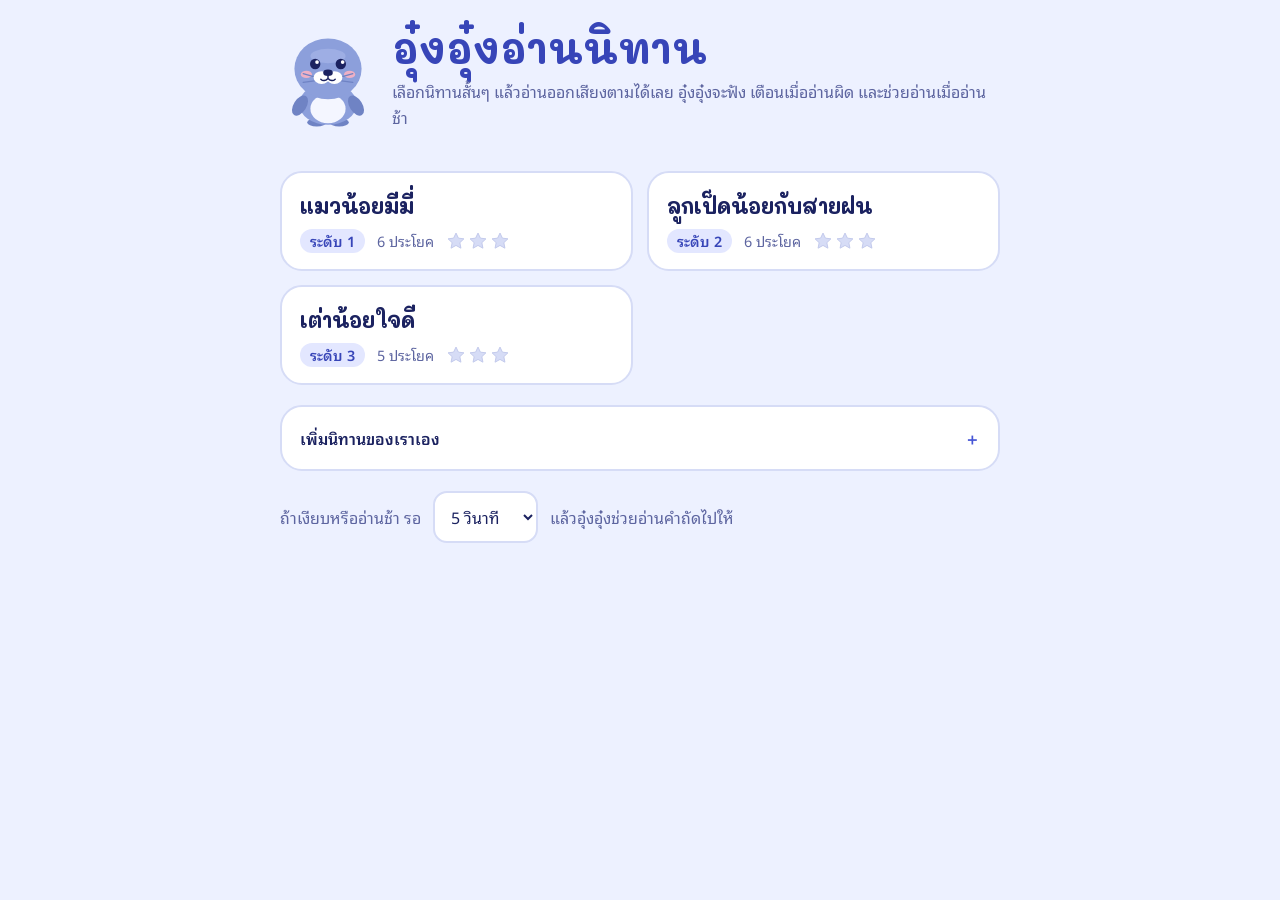
==== index.html @ 41399dec "Add files via upload" ====
<!doctype html>
<html lang="th">
<head>
<meta charset="utf-8">
<meta name="viewport" content="width=device-width,initial-scale=1,viewport-fit=cover">
<title>อุ๋งอุ๋งอ่านนิทาน</title>
<meta name="theme-color" content="#4756D6">
<meta name="mobile-web-app-capable" content="yes">
<meta name="apple-mobile-web-app-capable" content="yes">
<meta name="apple-mobile-web-app-title" content="อุ๋งอุ๋ง">
<meta name="apple-mobile-web-app-status-bar-style" content="default">
<link rel="manifest" href="manifest.webmanifest">
<link rel="icon" type="image/png" sizes="48x48" href="icons/favicon-48.png">
<link rel="apple-touch-icon" href="icons/apple-touch-icon.png">

<link rel="preconnect" href="https://fonts.googleapis.com">
<link rel="preconnect" href="https://fonts.gstatic.com" crossorigin>
<link href="https://fonts.googleapis.com/css2?family=Mali:wght@400;600;700&family=Noto+Sans+Thai+Looped:wght@400;600;700&display=swap" rel="stylesheet">
<style>
/* Layout: one calm column. Storybook card in the middle, mascot buddy above it, one big mic button below. */
:root{
  --bg:#EDF1FF; --surface:#FFFFFF; --ink:#1B2260; --muted:#5D65A0; --line:#D6DCF6;
  --brand:#4756D6; --brand-deep:#3745B8; --brand-soft:#E3E7FF;
  --sun:#FFC63B; --sun-soft:#FFF1C2;
  --ok:#0B8A55; --ok-soft:#D9F5E7;
  --bad:#D63640; --bad-soft:#FFE1E2;
  --help:#A85F00; --help-soft:#FFEBC2;
  --font-display:"Mali","Noto Sans Thai Looped",Tahoma,sans-serif;
  --font-ui:"Noto Sans Thai Looped","Mali",Tahoma,sans-serif;
  color-scheme:light;
}
*{box-sizing:border-box}
html,body{margin:0}
body{
  background:var(--bg);color:var(--ink);font-family:var(--font-ui);font-size:1rem;line-height:1.65;
  padding-inline:16px;padding-block:20px 48px;min-height:100%;
}
.wrap{max-width:720px;margin:0 auto;display:flex;flex-direction:column;gap:20px}
h1,h2,h3{font-family:var(--font-display);margin:0;line-height:1.3;text-wrap:balance}
button{font:inherit;color:inherit;cursor:pointer}
button:focus-visible,select:focus-visible,input:focus-visible,textarea:focus-visible,summary:focus-visible{outline:3px solid var(--brand);outline-offset:3px}
[hidden]{display:none!important}

/* ---------- home ---------- */
.hero{display:flex;align-items:center;gap:16px;flex-wrap:wrap}
.hero .mascot-slot{width:96px;flex:none}
.hero-text{flex:1 1 240px;min-width:0}
.hero h1{font-size:clamp(1.9rem,6vw,2.6rem);color:var(--brand-deep)}
.hero p{margin:4px 0 0;color:var(--muted)}
.notice{background:var(--sun-soft);border:2px solid var(--sun);border-radius:16px;padding:12px 16px;font-size:.95rem}
.notice+.notice{margin-top:-8px}
.story-list{list-style:none;margin:0;padding:0;display:grid;grid-template-columns:repeat(auto-fit,minmax(min(100%,300px),1fr));gap:14px}
.story-list li{display:flex;gap:8px;min-width:0}
.story{
  flex:1;min-width:0;text-align:left;background:var(--surface);border:2px solid var(--line);border-radius:22px;
  padding:16px 18px;display:flex;flex-direction:column;gap:6px;transition:transform .15s,border-color .15s;
}
.story:hover{border-color:var(--brand);transform:translateY(-2px)}
.story .s-title{font-family:var(--font-display);font-weight:700;font-size:1.3rem;color:var(--ink)}
.story .s-meta{display:flex;flex-wrap:wrap;gap:6px 12px;align-items:center;color:var(--muted);font-size:.9rem}
.lv{background:var(--brand-soft);color:var(--brand-deep);border-radius:999px;padding:0 10px;font-weight:600}
.stars{display:inline-flex;gap:2px}
.stars svg{width:20px;height:20px}
.del{align-self:flex-start;background:none;border:2px solid var(--line);border-radius:14px;padding:6px 10px;color:var(--muted);font-size:.85rem}
.panel{background:var(--surface);border:2px solid var(--line);border-radius:22px;padding:6px 18px}
.panel summary{cursor:pointer;font-weight:600;padding:12px 0;list-style:none}
.panel summary::-webkit-details-marker{display:none}
.panel summary::after{content:"＋";float:right;color:var(--brand)}
.panel[open] summary::after{content:"－"}
.form{display:flex;flex-direction:column;gap:12px;padding-bottom:16px}
.form label{display:flex;flex-direction:column;gap:4px;font-weight:600;font-size:.95rem}
.form small{font-weight:400;color:var(--muted)}
input[type=text],textarea,select{
  font:inherit;color:var(--ink);background:#fff;border:2px solid var(--line);border-radius:14px;padding:10px 12px;width:100%;
}
textarea{min-height:120px;resize:vertical;font-family:var(--font-display)}
.row{display:flex;gap:12px;align-items:center;flex-wrap:wrap}
.btn{
  background:var(--brand);color:#fff;border:0;border-radius:16px;padding:12px 22px;font-weight:700;
  box-shadow:0 4px 0 var(--brand-deep);transition:transform .1s,box-shadow .1s;
}
.btn:active{transform:translateY(3px);box-shadow:0 1px 0 var(--brand-deep)}
.btn.alt{background:#fff;color:var(--brand-deep);border:2px solid var(--brand);box-shadow:0 4px 0 var(--line)}
.settings{display:flex;align-items:center;gap:12px;flex-wrap:wrap;color:var(--muted)}
.settings select{width:auto}

/* ---------- reader ---------- */
.bar{display:flex;align-items:center;gap:12px}
.back{display:inline-flex;align-items:center;gap:6px;background:#fff;border:2px solid var(--line);border-radius:14px;padding:8px 14px;font-weight:600}
.bar-title{flex:1;min-width:0;font-family:var(--font-display);font-weight:700;font-size:1.1rem;text-align:center;overflow-wrap:anywhere}
.count{color:var(--muted);font-size:.9rem;white-space:nowrap}
.dots{display:flex;gap:8px;justify-content:center;flex-wrap:wrap}
.dots span{width:12px;height:12px;border-radius:50%;background:var(--line);transition:background .2s,transform .2s}
.dots span.done{background:var(--ok)}
.dots span.cur{background:#fff;border:3px solid var(--brand);transform:scale(1.25)}
.buddy{display:flex;align-items:center;gap:14px}
.buddy .mascot-slot{width:84px;flex:none}
.bubble{
  position:relative;margin:0;flex:1;min-width:0;background:var(--surface);border:2px solid var(--line);border-radius:20px;
  padding:10px 16px;font-weight:600;min-height:3.4em;display:flex;align-items:center;
}
.bubble::before{content:"";position:absolute;left:-10px;top:50%;width:16px;height:16px;background:var(--surface);
  border-left:2px solid var(--line);border-bottom:2px solid var(--line);transform:translateY(-50%) rotate(45deg)}
.sentence{
  background:var(--surface);border:2px solid var(--line);border-radius:28px;padding:26px 18px;
  display:flex;flex-wrap:wrap;gap:8px 4px;justify-content:center;align-content:center;min-height:11rem;
  box-shadow:0 6px 0 var(--line);
}
.w{
  font-family:var(--font-display);font-weight:600;font-size:clamp(2.1rem,8vw,3.3rem);line-height:1.5;
  background:transparent;border:0;border-bottom:5px solid transparent;border-radius:16px;padding:0 .18em;color:var(--ink);
  transition:background .2s,color .2s,border-color .2s;
}
.w.cur{background:var(--sun-soft);border-bottom-color:var(--sun)}
.w.ok{color:var(--ok);background:var(--ok-soft)}
.w.help{color:var(--help);background:var(--help-soft)}
.w.cur.bad{background:var(--bad-soft);border-bottom-color:var(--bad);color:var(--bad)}
.heard{margin:0;text-align:center;color:var(--muted);font-size:.95rem;min-height:1.6em;overflow-wrap:anywhere}
.controls{display:grid;grid-template-columns:1fr auto 1fr;gap:12px;align-items:center}
.ctl{
  display:flex;flex-direction:column;align-items:center;gap:4px;background:#fff;border:2px solid var(--line);border-radius:20px;
  padding:12px 8px;font-weight:600;font-size:.9rem;min-width:0;
}
.ctl svg{width:28px;height:28px;color:var(--brand-deep)}
.mic-wrap{display:flex;flex-direction:column;align-items:center;gap:6px}
.mic{
  position:relative;width:104px;height:104px;border-radius:50%;border:0;background:var(--brand);color:#fff;
  display:grid;place-items:center;box-shadow:0 6px 0 var(--brand-deep);transition:transform .1s,box-shadow .1s,background .2s;
}
.mic:active{transform:translateY(4px);box-shadow:0 2px 0 var(--brand-deep)}
.mic svg{width:46px;height:46px}
.mic.on{background:var(--sun);color:var(--ink);box-shadow:0 6px 0 #D9A21A}
.mic.on::after{content:"";position:absolute;inset:-8px;border-radius:50%;border:4px solid var(--sun);animation:ring 1.4s ease-out infinite}
.mic-label{font-weight:700}
.waves{display:flex;gap:4px;align-items:flex-end;height:20px}
.waves i{width:5px;border-radius:3px;background:var(--brand);animation:wave 1s ease-in-out infinite}
.waves i:nth-child(1){height:8px}
.waves i:nth-child(2){height:16px;animation-delay:.15s}
.waves i:nth-child(3){height:12px;animation-delay:.3s}
.waves i:nth-child(4){height:18px;animation-delay:.45s}
.waves i:nth-child(5){height:9px;animation-delay:.6s}
.hint{margin:0;text-align:center;color:var(--muted);font-size:.92rem}
.hint.warn{color:var(--bad);font-weight:600}

/* ---------- result ---------- */
.result{align-items:center;text-align:center;display:flex;flex-direction:column;gap:18px}
.result .mascot-slot{width:130px}
.result .stars svg{width:48px;height:48px}
.stat-row{display:flex;gap:12px;flex-wrap:wrap;justify-content:center}
.stat{background:var(--surface);border:2px solid var(--line);border-radius:20px;padding:10px 18px;min-width:130px}
.stat b{display:block;font-family:var(--font-display);font-size:1.8rem;font-variant-numeric:tabular-nums}
.stat span{color:var(--muted);font-size:.9rem}
.stat.ok b{color:var(--ok)}.stat.help b{color:var(--help)}.stat.bad b{color:var(--bad)}
.chips{display:flex;gap:8px;flex-wrap:wrap;justify-content:center}
.chip{font-family:var(--font-display);font-weight:600;font-size:1.4rem;background:var(--help-soft);color:var(--help);border:0;border-radius:14px;padding:2px 14px}

/* ---------- mascot (seal) ---------- */
.mascot{width:100%;height:auto;display:block;overflow:visible}
.mascot .happy-eyes,.mascot .drop{display:none}
.mascot[data-mood=happy] .eyes{display:none}
.mascot[data-mood=happy] .happy-eyes{display:block}
.mascot[data-mood=happy] .body{animation:hop .5s ease 3;transform-origin:60px 118px}
.mascot[data-mood=oops] .drop{display:block}
.mascot[data-mood=oops] .pupil{transform-box:fill-box;transform-origin:center;transform:scale(.7)}
.mascot[data-mood=listen] .pupil{transform-box:fill-box;transform-origin:center;transform:scale(1.3)}
.mascot[data-mood=listen] .body{animation:tilt 2.6s ease-in-out infinite;transform-origin:60px 118px}

@keyframes ring{0%{transform:scale(.9);opacity:.9}100%{transform:scale(1.25);opacity:0}}
@keyframes wave{0%,100%{transform:scaleY(.45)}50%{transform:scaleY(1.2)}}
@keyframes tilt{0%,100%{transform:rotate(-3deg)}50%{transform:rotate(3deg)}}
@keyframes hop{0%,100%{transform:translateY(0)}50%{transform:translateY(-8px)}}
@media (prefers-reduced-motion:reduce){*{animation:none!important;transition:none!important}}
@media (max-width:420px){
  .controls{gap:8px}
  .mic{width:92px;height:92px}
  .buddy .mascot-slot{width:68px}
}
</style>
</head>
<body>
<div class="wrap">

  <!-- ===== หน้าเลือกนิทาน ===== -->
  <section id="home" class="wrap" style="gap:20px">
    <header class="hero">
      <div class="mascot-slot"></div>
      <div class="hero-text">
        <h1>อุ๋งอุ๋งอ่านนิทาน</h1>
        <p>เลือกนิทานสั้นๆ แล้วอ่านออกเสียงตามได้เลย อุ๋งอุ๋งจะฟัง เตือนเมื่ออ่านผิด และช่วยอ่านเมื่ออ่านช้า</p>
      </div>
    </header>
    <div id="notices"></div>
    <ul id="storyList" class="story-list"></ul>

    <details class="panel" id="addBox">
      <summary>เพิ่มนิทานของเราเอง</summary>
      <form id="addForm" class="form">
        <label for="cTitle">ชื่อเรื่อง
          <input type="text" id="cTitle" maxlength="40" placeholder="เช่น หมูน้อยไปตลาด">
        </label>
        <label for="cText">เนื้อเรื่อง (1 บรรทัด = 1 ประโยค)
          <textarea id="cText" placeholder="หมูน้อยไปตลาด&#10;แม่ซื้อผลไม้ให้หมูน้อย"></textarea>
          <small>แอปตัดคำให้อัตโนมัติ ถ้าอยากกำหนดเองให้พิมพ์ | คั่นระหว่างคำ เช่น หมู|น้อย|ไป|ตลาด</small>
        </label>
        <div class="row">
          <button type="submit" class="btn">บันทึกนิทาน</button>
          <span id="addMsg" class="hint" role="status"></span>
        </div>
      </form>
    </details>

    <div class="settings">
      <label for="slowSel">ถ้าเงียบหรืออ่านช้า รอ</label>
      <select id="slowSel">
        <option value="3">3 วินาที</option>
        <option value="5">5 วินาที</option>
        <option value="8">8 วินาที</option>
        <option value="12">12 วินาที</option>
      </select>
      <span>แล้วอุ๋งอุ๋งช่วยอ่านคำถัดไปให้</span>
    </div>
  </section>

  <!-- ===== หน้าอ่าน ===== -->
  <section id="reader" class="wrap" hidden style="gap:18px">
    <div class="bar">
      <button type="button" id="backBtn" class="back" aria-label="กลับไปเลือกนิทาน">
        <svg width="18" height="18" viewBox="0 0 24 24" fill="none" stroke="currentColor" stroke-width="3" stroke-linecap="round" stroke-linejoin="round" aria-hidden="true"><path d="M15 5l-7 7 7 7"/></svg>
        กลับ
      </button>
      <div id="rTitle" class="bar-title"></div>
      <div id="rCount" class="count"></div>
    </div>
    <div id="dots" class="dots" aria-hidden="true"></div>
    <div class="buddy">
      <div class="mascot-slot"></div>
      <p id="bubble" class="bubble" role="status" aria-live="polite"></p>
    </div>
    <div id="sentence" class="sentence"></div>
    <p id="heard" class="heard" aria-live="off"></p>
    <div class="controls">
      <button type="button" id="hearBtn" class="ctl">
        <svg viewBox="0 0 24 24" fill="none" stroke="currentColor" stroke-width="2.2" stroke-linecap="round" stroke-linejoin="round" aria-hidden="true"><path d="M4 9v6h4l5 4V5L8 9H4z"/><path d="M16.5 8.5a5 5 0 010 7M19 6a8.5 8.5 0 010 12"/></svg>
        ฟังทั้งประโยค
      </button>
      <div class="mic-wrap">
        <button type="button" id="micBtn" class="mic" aria-pressed="false" aria-label="เริ่มอ่าน">
          <svg id="icoMic" viewBox="0 0 24 24" fill="none" stroke="currentColor" stroke-width="2.2" stroke-linecap="round" stroke-linejoin="round" aria-hidden="true"><rect x="9" y="3" width="6" height="11" rx="3"/><path d="M5 11a7 7 0 0014 0M12 18v3"/></svg>
          <svg id="icoOk" viewBox="0 0 24 24" fill="none" stroke="currentColor" stroke-width="3" stroke-linecap="round" stroke-linejoin="round" aria-hidden="true" hidden><path d="M5 12.5l4.5 4.5L19 7"/></svg>
        </button>
        <span id="micLabel" class="mic-label">เริ่มอ่าน</span>
        <div id="waves" class="waves" hidden aria-hidden="true"><i></i><i></i><i></i><i></i><i></i></div>
      </div>
      <button type="button" id="helpBtn" class="ctl">
        <svg viewBox="0 0 24 24" fill="none" stroke="currentColor" stroke-width="2.2" stroke-linecap="round" stroke-linejoin="round" aria-hidden="true"><path d="M5 4l14 8-14 8V4z"/></svg>
        ช่วยอ่านคำนี้
      </button>
    </div>
    <p id="micHint" class="hint"></p>
  </section>

  <!-- ===== หน้าสรุป ===== -->
  <section id="result" class="result" hidden>
    <div class="mascot-slot"></div>
    <h2 id="resTitle">อ่านจบแล้ว</h2>
    <div id="resStars" class="stars" role="img"></div>
    <div class="stat-row">
      <div class="stat ok"><b id="stOk">0</b><span>คำที่อ่านเอง</span></div>
      <div class="stat help"><b id="stHelp">0</b><span>คำที่อุ๋งอุ๋งช่วย</span></div>
      <div class="stat bad"><b id="stWrong">0</b><span>ครั้งที่อ่านผิด</span></div>
    </div>
    <div id="practiceBox" hidden>
      <h3 style="margin-bottom:8px">คำที่ควรฝึกอีกหน่อย</h3>
      <div id="practice" class="chips"></div>
      <p class="hint" style="margin-top:6px">แตะที่คำเพื่อฟังเสียงอ่าน</p>
    </div>
    <div class="row" style="justify-content:center">
      <button type="button" id="againBtn" class="btn">อ่านเรื่องนี้อีกครั้ง</button>
      <button type="button" id="otherBtn" class="btn alt">เลือกเรื่องอื่น</button>
    </div>
  </section>
</div>

<script>
(function(){
'use strict';

/* ============ ตัวช่วยทั่วไป ============ */
var $ = function(id){ return document.getElementById(id); };
var SR = window.SpeechRecognition || window.webkitSpeechRecognition || null;
var synth = window.speechSynthesis || null;
var RM = !!(window.matchMedia && matchMedia('(prefers-reduced-motion: reduce)').matches);

// เทียบเสียงแบบไม่สนวรรณยุกต์ ช่องว่าง และเครื่องหมาย (ตัวรู้จำเสียงมักแยกวรรณยุกต์ไม่ได้)
var TONES = /[่-๋]/g;
function norm(s){
  return String(s).toLowerCase().replace(TONES,'').replace(/[\s​.,!?'"“”‘’()\-–—…ๆ]/g,'');
}
function el(tag, cls, text){
  var e = document.createElement(tag);
  if(cls) e.className = cls;
  if(text != null) e.textContent = text;
  return e;
}

/* ============ ตรรกะเทียบเสียงกับเนื้อเรื่อง ============ */
function lev(a, b){
  var m = a.length, n = b.length;
  if(!m) return n;
  if(!n) return m;
  var prev = new Array(n+1), cur = new Array(n+1), i, j, t;
  for(j=0;j<=n;j++) prev[j] = j;
  for(i=1;i<=m;i++){
    cur[0] = i;
    for(j=1;j<=n;j++){
      cur[j] = Math.min(prev[j]+1, cur[j-1]+1, prev[j-1] + (a[i-1]===b[j-1] ? 0 : 1));
    }
    t = prev; prev = cur; cur = t;
  }
  return prev[n];
}
function maxDist(n){ return n <= 2 ? 0 : (n <= 5 ? 1 : 2); }

// words: คำที่ปรับรูปแล้ว, text: ข้อความที่ได้ยิน (ปรับรูปแล้ว)
// คืนจำนวนคำที่อ่านได้ตรงตามลำดับ (k) และตำแหน่งตัวอักษรที่ใช้ไป (c)
function align(words, text){
  var c = 0, k = 0;
  for(; k < words.length; k++){
    var w = words[k], md = maxDist(w.length), best = null;
    for(var s = c; s <= Math.min(c+2, text.length); s++){
      for(var L = w.length-1; L <= w.length+1; L++){
        if(L < 1 || s+L > text.length) continue;
        var d = lev(w, text.substr(s, L));
        if(d <= md && (!best || d < best.d || (d === best.d && s < best.s))) best = {d:d, s:s, e:s+L};
      }
    }
    if(!best) break;
    c = best.e;
  }
  return {k:k, c:c};
}
window.__align = align; window.__norm = norm;

/* ============ นิทานในเครื่อง ============ */
var BUILTIN = [
  {id:'meemee', title:'แมวน้อยมีมี่', level:1, lines:[
    'มีมี่|เป็น|แมว|ตัว|เล็ก',
    'มัน|ชอบ|กิน|ปลา',
    'วัน|หนึ่ง|มีมี่|เห็น|ปลา|ใน|ตู้',
    'มีมี่|ดีใจ|มาก',
    'แม่|ให้|ปลา|มีมี่|หนึ่ง|ตัว',
    'มีมี่|อิ่ม|แล้ว|นอน|หลับ|ฝัน|ดี'
  ]},
  {id:'duck', title:'ลูกเป็ดน้อยกับสายฝน', level:2, lines:[
    'เช้า|วัน|นี้|ลูก|เป็ด|ตื่น|แต่|เช้า',
    'มัน|เดิน|ไป|ที่|สระ|น้ำ',
    'ลูก|เป็ด|ว่าย|น้ำ|อย่าง|สนุก',
    'แต่|แล้ว|ฝน|ก็|ตก|ลง|มา',
    'ลูก|เป็ด|วิ่ง|กลับ|ไป|หา|แม่',
    'แม่|เป็ด|กอด|ลูก|ไว้|แน่น'
  ]},
  {id:'turtle', title:'เต่าน้อยใจดี', level:3, lines:[
    'เต่า|น้อย|อาศัย|อยู่|ริม|ลำธาร',
    'วัน|หนึ่ง|กระต่าย|ตก|ลง|ไป|ใน|น้ำ',
    'เต่า|น้อย|ว่าย|ไป|ช่วย|กระต่าย',
    'กระต่าย|ขอบคุณ|เต่า|น้อย|ด้วย|ความ|ดีใจ',
    'จาก|นั้น|ทั้ง|สอง|ก็|เป็น|เพื่อน|กัน'
  ]}
];
BUILTIN.forEach(function(s){ s.sentences = s.lines.map(function(l){ return l.split('|'); }); });

var KEY = 'ung-ung-reader-v1';
var save = {best:{}, custom:[], slow:5};
try{
  var raw = localStorage.getItem(KEY);
  if(raw){ var o = JSON.parse(raw); if(o && typeof o === 'object') save = Object.assign(save, o); }
}catch(e){}
function persist(){ try{ localStorage.setItem(KEY, JSON.stringify(save)); }catch(e){} }
function allStories(){
  return BUILTIN.concat(save.custom.map(function(c){
    return {id:c.id, title:c.title, level:0, custom:true, sentences:c.sentences};
  }));
}
function segmentLine(line){
  if(line.indexOf('|') >= 0) return line.split('|').map(function(s){ return s.trim(); }).filter(Boolean);
  if(window.Intl && Intl.Segmenter){
    var seg = new Intl.Segmenter('th', {granularity:'word'});
    return Array.from(seg.segment(line)).filter(function(x){ return x.isWordLike; }).map(function(x){ return x.segment; });
  }
  return line.split(/\s+/).filter(Boolean);
}

/* ============ มาสคอต ============ */
var SEAL = '<svg class="mascot" viewBox="0 0 120 128" role="img" aria-label="อุ๋งอุ๋ง แมวน้ำผู้ช่วยอ่าน" data-mood="idle"><g class="body"><ellipse cx="46" cy="123" rx="12" ry="5" fill="#6F83C4"/><ellipse cx="74" cy="123" rx="12" ry="5" fill="#6F83C4"/><ellipse cx="60" cy="100" rx="36" ry="26" fill="#8C9FDB"/><ellipse cx="60" cy="106" rx="22" ry="18" fill="#F4F6FF"/><ellipse cx="25" cy="102" rx="8" ry="14" fill="#6F83C4" transform="rotate(32 25 102)"/><ellipse cx="95" cy="102" rx="8" ry="14" fill="#6F83C4" transform="rotate(-32 95 102)"/><ellipse cx="60" cy="56" rx="42" ry="38" fill="#8C9FDB"/><ellipse cx="60" cy="40" rx="22" ry="9" fill="#A6B6E8" opacity=".7"/><ellipse cx="33" cy="63" rx="7" ry="4.5" fill="#FFB3C1" opacity=".85"/><ellipse cx="87" cy="63" rx="7" ry="4.5" fill="#FFB3C1" opacity=".85"/><g stroke="#6F83C4" stroke-width="1.6" stroke-linecap="round" fill="none"><path d="M43 66 L29 62"/><path d="M43 71 L29 73"/><path d="M77 66 L91 62"/><path d="M77 71 L91 73"/></g><ellipse cx="52" cy="67" rx="10" ry="8" fill="#fff"/><ellipse cx="68" cy="67" rx="10" ry="8" fill="#fff"/><ellipse cx="60" cy="61" rx="6" ry="4" fill="#1B2260"/><path d="M60 65 V68 M60 68 Q55 73 51 69 M60 68 Q65 73 69 69" stroke="#1B2260" stroke-width="1.8" stroke-linecap="round" fill="none"/><g class="eyes"><circle class="pupil" cx="44" cy="50" r="6.5" fill="#1B2260"/><circle class="pupil" cx="76" cy="50" r="6.5" fill="#1B2260"/><circle cx="46.3" cy="47.6" r="2.3" fill="#fff"/><circle cx="78.3" cy="47.6" r="2.3" fill="#fff"/></g><g class="happy-eyes" fill="none" stroke="#1B2260" stroke-width="4" stroke-linecap="round"><path d="M37 53 Q44 43 51 53"/><path d="M69 53 Q76 43 83 53"/></g><path class="drop" d="M100 34 Q106 44 100 49 Q94 44 100 34 Z" fill="#7FC8FF"/></g></svg>';
document.querySelectorAll('.mascot-slot').forEach(function(s){ s.innerHTML = SEAL; });
var moodTimer = null;
function setMood(m, revertMs){
  clearTimeout(moodTimer);
  document.querySelectorAll('.mascot').forEach(function(o){ o.setAttribute('data-mood', m); });
  if(revertMs) moodTimer = setTimeout(function(){ setMood(listening ? 'listen' : 'idle'); }, revertMs);
}
function bubble(t){ $('bubble').textContent = t; }

/* ============ เสียงเอฟเฟกต์และเสียงพูด ============ */
var ac = null;
function ensureAudio(){
  try{
    if(!ac){ var C = window.AudioContext || window.webkitAudioContext; if(C) ac = new C(); }
    if(ac && ac.state === 'suspended') ac.resume();
  }catch(e){}
}
function tone(f, t0, d, type, g){
  if(!ac) return;
  var o = ac.createOscillator(), v = ac.createGain(), t = ac.currentTime + t0;
  o.type = type || 'sine'; o.frequency.value = f;
  v.gain.setValueAtTime(0.0001, t);
  v.gain.exponentialRampToValueAtTime(g || 0.1, t + 0.02);
  v.gain.exponentialRampToValueAtTime(0.0001, t + d);
  o.connect(v); v.connect(ac.destination); o.start(t); o.stop(t + d + 0.05);
}
var sfx = {
  win: function(){ [659,784,988].forEach(function(f,i){ tone(f, i*0.11, 0.22, 'triangle', 0.1); }); },
  oops: function(){ tone(220, 0, 0.22, 'sawtooth', 0.05); tone(180, 0.14, 0.26, 'sawtooth', 0.05); }
};

var voice = null;
function pickVoice(){
  if(!synth) return;
  var vs = synth.getVoices() || [];
  voice = null;
  for(var i=0;i<vs.length;i++){ if(/^th/i.test(String(vs[i].lang).replace('_','-'))){ voice = vs[i]; break; } }
}
if(synth){ pickVoice(); synth.onvoiceschanged = pickVoice; }

var speaking = false, quietUntil = 0;
function say(text, rate){
  return new Promise(function(res){
    if(!synth){ res(); return; }
    try{ synth.cancel(); }catch(e){}
    var u = new SpeechSynthesisUtterance(text);
    u.lang = 'th-TH'; u.rate = rate || 0.85; u.pitch = 1.1;
    if(voice) u.voice = voice;
    speaking = true;
    var done = false, tm = null;
    function fin(){
      if(done) return; done = true; clearTimeout(tm);
      speaking = false;
      quietUntil = Date.now() + 700;              // รอให้เสียงสะท้อนจางก่อนฟังต่อ
      setTimeout(function(){ resetRecog(); lastActive = Date.now(); }, 720);
      res();
    }
    u.onend = fin; u.onerror = fin;
    tm = setTimeout(fin, Math.min(12000, 1500 + text.length * 260));
    synth.speak(u);
  });
}

/* ============ สถานะการอ่าน ============ */
var story = null, sIdx = 0, words = [], nwords = [], status = [], pos = 0, flashWrong = -1;
var stats = null, wrongCnt = {};
var listening = false, busy = false, rec = null, lastActive = 0;
var ignoreIdx = -1, skipChars = 0, segIdx = -1, base = 0, latest = {idx:-1, text:''};
var wrongTimer = null;

function show(name){
  ['home','reader','result'].forEach(function(n){ $(n).hidden = (n !== name); });
  window.scrollTo(0, 0);
}

function renderSentence(){
  var box = $('sentence'); box.textContent = '';
  words.forEach(function(w, i){
    var b = el('button', 'w', w); b.type = 'button';
    b.setAttribute('aria-label', 'ฟังเสียงคำว่า ' + w);
    b.addEventListener('click', function(){ ensureAudio(); if(!busy) say(w, 0.7); });
    box.appendChild(b);
  });
  paintWords();
}
function paintWords(){
  var kids = $('sentence').children;
  for(var i=0;i<kids.length;i++){
    var c = 'w';
    if(status[i] === 'ok') c += ' ok';
    else if(status[i] === 'help') c += ' help';
    else if(i === pos) c += ' cur' + (flashWrong === i ? ' bad' : '');
    kids[i].className = c;
  }
}
function shake(i){
  var b = $('sentence').children[i];
  if(b && b.animate && !RM){
    b.animate([{transform:'translateX(0)'},{transform:'translateX(-8px)'},{transform:'translateX(8px)'},{transform:'translateX(-5px)'},{transform:'translateX(0)'}], {duration:380});
  }
}
function renderDots(doneCur){
  var d = $('dots'); d.textContent = '';
  for(var i=0;i<story.sentences.length;i++){
    var s = el('span');
    if(i < sIdx || (i === sIdx && doneCur)) s.className = 'done';
    else if(i === sIdx) s.className = 'cur';
    d.appendChild(s);
  }
}

function resetRecog(){
  ignoreIdx = latest.idx; skipChars = latest.text.length; segIdx = latest.idx; base = pos;
  clearTimeout(wrongTimer);
}

function loadSentence(){
  words = story.sentences[sIdx];
  nwords = words.map(norm);
  status = words.map(function(){ return null; });
  pos = 0; flashWrong = -1; busy = false;
  clearTimeout(wrongTimer);
  renderSentence(); renderDots(false);
  $('rCount').textContent = 'ประโยค ' + (sIdx+1) + ' จาก ' + story.sentences.length;
  $('heard').textContent = '';
  resetRecog();
  lastActive = Date.now() + 1500;
  bubble(listening ? 'อ่านประโยคนี้ได้เลย อุ๋งอุ๋งฟังอยู่' : (SR ? 'กดปุ่มไมค์ แล้วอ่านออกเสียงตามได้เลย' : 'แตะคำเพื่อฟังเสียง แล้วกดปุ่มเมื่ออ่านได้'));
}

function openStory(st){
  story = st; sIdx = 0; wrongCnt = {};
  stats = {total: st.sentences.reduce(function(a, s){ return a + s.length; }, 0), ok:0, help:0, wrong:0, clean:0, practice:new Set()};
  $('rTitle').textContent = st.title;
  show('reader');
  loadSentence();
  updateMic();
}

function markOk(i){
  status[i] = 'ok'; stats.ok++;
  if(!(wrongCnt[sIdx + ':' + i] > 0)) stats.clean++;
}

var PRAISE = ['เก่งมาก!','อ่านได้ถูกต้องเลย','ยอดเยี่ยม!','อ่านคล่องจัง','เยี่ยมไปเลย!'];
function sentenceDone(){
  if(busy) return;
  busy = true; clearTimeout(wrongTimer); flashWrong = -1; paintWords();
  setMood('happy', 1600);
  bubble(PRAISE[Math.floor(Math.random() * PRAISE.length)]);
  ensureAudio(); sfx.win(); renderDots(true);
  setTimeout(function(){
    if($('reader').hidden) return;
    sIdx++;
    if(sIdx >= story.sentences.length) finish(); else loadSentence();
  }, 1600);
}

async function helpWord(i, reason){
  if(i >= words.length || busy) return;
  busy = true; clearTimeout(wrongTimer);
  status[i] = 'help'; stats.help++; stats.practice.add(words[i]);
  pos = i + 1; flashWrong = -1; paintWords();
  bubble(reason === 'slow' ? 'ช้าไปหน่อยนะ อุ๋งอุ๋งช่วยอ่านให้ แล้วอ่านคำต่อไปเลย'
       : reason === 'wrong' ? 'คำนี้ยากนิดนึง อุ๋งอุ๋งอ่านให้ แล้วไปคำต่อไปกัน'
       : 'อุ๋งอุ๋งอ่านให้นะ ตามมาเลย');
  await say(words[i], 0.7);
  busy = false;
  setMood(listening ? 'listen' : 'idle');
  if(pos >= words.length) sentenceDone();
}

async function wrongAt(i){
  if(busy || i !== pos || i >= words.length) return;
  busy = true;
  var key = sIdx + ':' + i;
  wrongCnt[key] = (wrongCnt[key] || 0) + 1;
  stats.wrong++; stats.practice.add(words[i]);
  flashWrong = i; paintWords(); shake(i);
  ensureAudio(); sfx.oops(); setMood('oops', 2200);
  if(wrongCnt[key] >= 3){ busy = false; return helpWord(i, 'wrong'); }
  bubble('อ่านผิดนะ ลองอีกครั้ง คำนี้อ่านว่า “' + words[i] + '”');
  await say('ยังไม่ถูกนะ คำนี้อ่านว่า ' + words[i], 0.8);
  busy = false;
}

/* ============ ฟังเสียง ============ */
function onResult(ev){
  var n = ev.results.length, idx = n - 1, r = ev.results[idx];
  var rawText = r[0].transcript, text = norm(rawText);
  latest = {idx: idx, text: text};
  if(speaking || busy || Date.now() < quietUntil || $('reader').hidden) return;
  if(idx < ignoreIdx) return;
  var t = (idx === ignoreIdx) ? text.slice(skipChars) : text;
  if(idx !== segIdx){ segIdx = idx; base = pos; }
  $('heard').textContent = t ? 'อุ๋งอุ๋งได้ยินว่า “' + rawText.trim() + '”' : '';
  if(t.length > 0) lastActive = Date.now();
  if(pos >= words.length) return;

  var res = align(nwords.slice(base), t);
  var np = base + res.k;
  if(np > pos){
    for(var i = pos; i < np; i++) markOk(i);
    pos = np; flashWrong = -1; clearTimeout(wrongTimer); lastActive = Date.now();
    paintWords(); setMood('listen');
    if(pos >= words.length){ sentenceDone(); return; }
    bubble('เก่งมาก อ่านต่อเลย');
  }
  clearTimeout(wrongTimer);
  var w = nwords[pos], tail = t.slice(res.c);
  if(tail.length >= Math.max(2, w.length - 1) && w.indexOf(tail) !== 0){
    var at = pos;
    wrongTimer = setTimeout(function(){
      if(!speaking && !busy && listening && pos === at) wrongAt(at);
    }, r.isFinal ? 200 : 1000);
  }
}
function onError(e){
  var code = e && e.error;
  if(code === 'no-speech' || code === 'aborted') return;
  var hint = $('micHint');
  hint.classList.add('warn');
  if(code === 'not-allowed' || code === 'service-not-allowed'){
    listening = false; updateMic();
    hint.textContent = 'อุ๋งอุ๋งยังใช้ไมโครโฟนไม่ได้ กรุณาอนุญาตการใช้ไมค์ในเบราว์เซอร์'
      + (location.protocol === 'file:' ? ' (ถ้าเปิดไฟล์จากเครื่องแล้วยังไม่ได้ ให้เปิดผ่านเว็บแบบ https หรือ localhost)' : '');
  }else if(code === 'network'){
    hint.textContent = 'การฟังเสียงต้องต่ออินเทอร์เน็ต กรุณาตรวจสอบการเชื่อมต่อ';
  }else if(code === 'audio-capture'){
    listening = false; updateMic();
    hint.textContent = 'ไม่พบไมโครโฟนในเครื่องนี้';
  }else if(code === 'language-not-supported'){
    listening = false; updateMic();
    hint.textContent = 'เครื่องนี้ยังไม่รองรับการฟังภาษาไทย';
  }
}
function onEnd(){
  if(!listening) return;
  latest = {idx:-1, text:''}; ignoreIdx = -1; skipChars = 0; segIdx = -1; base = pos;
  try{ rec.start(); }
  catch(e){ setTimeout(function(){ if(listening){ try{ rec.start(); }catch(_){} } }, 400); }
}
function startListening(){
  if(!SR || listening) return;
  $('micHint').classList.remove('warn'); $('micHint').textContent = '';
  rec = new SR();
  rec.lang = 'th-TH'; rec.continuous = true; rec.interimResults = true; rec.maxAlternatives = 1;
  rec.onresult = onResult; rec.onerror = onError; rec.onend = onEnd;
  latest = {idx:-1, text:''}; ignoreIdx = -1; skipChars = 0; segIdx = -1; base = pos;
  listening = true; lastActive = Date.now() + 2000;
  updateMic();
  try{ rec.start(); }catch(e){}
}
function stopListening(){
  listening = false; clearTimeout(wrongTimer);
  if(rec){ rec.onend = null; try{ rec.abort(); }catch(e){} }
  rec = null; updateMic();
}
function updateMic(){
  var b = $('micBtn');
  b.classList.toggle('on', listening);
  b.setAttribute('aria-pressed', String(listening));
  $('icoMic').hidden = !SR; $('icoOk').hidden = !!SR;
  var label = !SR ? 'อ่านถูกแล้ว' : (listening ? 'หยุดฟัง' : 'เริ่มอ่าน');
  $('micLabel').textContent = label; b.setAttribute('aria-label', label);
  $('waves').hidden = !listening;
  setMood(listening ? 'listen' : 'idle');
}

// ตรวจความช้าทุก 0.3 วินาที
setInterval(function(){
  if(!listening || speaking || busy || $('reader').hidden || pos >= words.length) return;
  if(Date.now() - lastActive > save.slow * 1000) helpWord(pos, 'slow');
}, 300);

/* ============ จบเรื่อง ============ */
function starSVG(on){
  return '<svg viewBox="0 0 24 24" aria-hidden="true"><path d="M12 2.5l2.9 6.1 6.6.8-4.9 4.6 1.3 6.6L12 17.3 6.1 20.6l1.3-6.6L2.5 9.4l6.6-.8L12 2.5z" fill="' + (on ? '#FFC63B' : '#D6DCF6') + '" stroke="' + (on ? '#D9A21A' : '#C3CAEC') + '" stroke-width="1.2" stroke-linejoin="round"/></svg>';
}
function starsHTML(n){ var s = ''; for(var i=1;i<=3;i++) s += starSVG(i <= n); return s; }

function finish(){
  stopListening(); busy = false;
  var pct = stats.total ? stats.clean / stats.total : 0;
  var n = pct >= 0.85 ? 3 : (pct >= 0.55 ? 2 : 1);
  if(n > (save.best[story.id] || 0)){ save.best[story.id] = n; persist(); }
  $('resTitle').textContent = n === 3 ? 'อ่านเก่งมาก!' : (n === 2 ? 'อ่านได้ดีมาก' : 'อ่านจบแล้ว เก่งมาก');
  $('resStars').innerHTML = starsHTML(n);
  $('resStars').setAttribute('aria-label', n + ' ดาว จาก 3 ดาว');
  $('stOk').textContent = stats.ok; $('stHelp').textContent = stats.help; $('stWrong').textContent = stats.wrong;
  var pr = $('practice'); pr.textContent = '';
  stats.practice.forEach(function(w){
    var c = el('button', 'chip', w); c.type = 'button';
    c.addEventListener('click', function(){ ensureAudio(); say(w, 0.7); });
    pr.appendChild(c);
  });
  $('practiceBox').hidden = stats.practice.size === 0;
  show('result');
  setMood('happy', 0); sfx.win();
}

/* ============ หน้าเลือกนิทาน ============ */
function renderHome(){
  var ul = $('storyList'); ul.textContent = '';
  allStories().forEach(function(st){
    var li = el('li');
    var b = el('button', 'story'); b.type = 'button';
    b.appendChild(el('span', 's-title', st.title));
    var meta = el('span', 's-meta');
    meta.appendChild(el('span', 'lv', st.level ? 'ระดับ ' + st.level : 'นิทานของเรา'));
    meta.appendChild(el('span', '', st.sentences.length + ' ประโยค'));
    var stars = el('span', 'stars'); stars.innerHTML = starsHTML(save.best[st.id] || 0);
    stars.setAttribute('role', 'img'); stars.setAttribute('aria-label', (save.best[st.id] || 0) + ' ดาว');
    meta.appendChild(stars);
    b.appendChild(meta);
    b.addEventListener('click', function(){ ensureAudio(); openStory(st); });
    li.appendChild(b);
    if(st.custom){
      var d = el('button', 'del', 'ลบ'); d.type = 'button';
      d.setAttribute('aria-label', 'ลบนิทาน ' + st.title);
      d.addEventListener('click', function(){
        if(!window.confirm('ลบนิทาน “' + st.title + '” ใช่ไหม?')) return;
        save.custom = save.custom.filter(function(c){ return c.id !== st.id; });
        delete save.best[st.id]; persist(); renderHome();
      });
      li.appendChild(d);
    }
    ul.appendChild(li);
  });
}
function renderNotices(){
  var box = $('notices'); box.textContent = '';
  if(!SR){
    box.appendChild(el('div', 'notice', 'เบราว์เซอร์นี้ยังฟังเสียงพูดไม่ได้ จึงเปิดเป็นโหมดฝึก: แตะคำเพื่อฟังเสียงอ่าน แล้วกดปุ่มเมื่ออ่านได้ถูกแล้ว ถ้าอยากให้อุ๋งอุ๋งฟังเสียงจริง ให้เปิดด้วย Chrome หรือ Edge (Android และคอมพิวเตอร์) หรือ Safari บน iPhone และ iPad'));
  }
}
setTimeout(function(){
  if(synth && synth.getVoices().length > 0 && !voice){
    $('notices').appendChild(el('div', 'notice', 'เครื่องนี้ยังไม่มีเสียงอ่านภาษาไทย อุ๋งอุ๋งอาจอ่านออกเสียงให้ไม่ได้ ลองเพิ่มเสียงภาษาไทยในการตั้งค่าการอ่านออกเสียงของเครื่อง'));
  }
}, 1200);

/* ============ ปุ่มต่างๆ ============ */
$('micBtn').addEventListener('click', function(){
  ensureAudio();
  if(!SR){
    if(pos < words.length && !busy){
      markOk(pos); pos++; flashWrong = -1; paintWords();
      if(pos >= words.length) sentenceDone();
    }
    return;
  }
  if(listening){ stopListening(); bubble('พักก่อนนะ กดไมค์เมื่ออยากอ่านต่อ'); }
  else { startListening(); bubble('อุ๋งอุ๋งฟังอยู่นะ อ่านออกเสียงได้เลย'); }
});
$('helpBtn').addEventListener('click', function(){ ensureAudio(); helpWord(pos, 'tap'); });
$('hearBtn').addEventListener('click', async function(){
  ensureAudio();
  if(busy || !words.length) return;
  busy = true; bubble('ฟังอุ๋งอุ๋งอ่านก่อนนะ');
  await say(words.join(' '), 0.75);
  busy = false;
  bubble(listening ? 'ถึงตาหนูแล้ว อ่านเลย' : 'ถึงตาหนูแล้ว กดไมค์เพื่ออ่านตาม');
});
$('backBtn').addEventListener('click', function(){
  stopListening(); busy = false;
  if(synth){ try{ synth.cancel(); }catch(e){} }
  show('home'); renderHome(); setMood('idle');
});
$('againBtn').addEventListener('click', function(){ openStory(story); });
$('otherBtn').addEventListener('click', function(){ show('home'); renderHome(); setMood('idle'); });

$('slowSel').value = String(save.slow);
$('slowSel').addEventListener('change', function(){ save.slow = Number(this.value) || 5; persist(); });

$('addForm').addEventListener('submit', function(e){
  e.preventDefault();
  var title = $('cTitle').value.trim() || 'นิทานของเรา';
  var lines = $('cText').value.split(/\n+/).map(function(s){ return s.trim(); }).filter(Boolean);
  var sentences = lines.map(segmentLine)
    .map(function(a){ return a.filter(function(w){ return norm(w).length > 0; }); })
    .filter(function(a){ return a.length > 0; });
  var msg = $('addMsg');
  if(!sentences.length){ msg.classList.add('warn'); msg.textContent = 'กรุณาพิมพ์เนื้อเรื่องอย่างน้อย 1 ประโยค'; return; }
  save.custom.push({id:'c' + Date.now(), title:title, sentences:sentences});
  persist();
  $('cTitle').value = ''; $('cText').value = '';
  msg.classList.remove('warn'); msg.textContent = 'บันทึกแล้ว อยู่ในรายการด้านบน';
  renderHome();
});

document.addEventListener('visibilitychange', function(){
  if(document.hidden && listening){ stopListening(); bubble('พักก่อนนะ กดไมค์เมื่ออยากอ่านต่อ'); }
});

/* ============ เริ่มต้น ============ */
renderNotices();
renderHome();
setMood('idle');
show('home');
})();
</script>
<script>
if('serviceWorker' in navigator && (location.protocol==='https:'||location.hostname==='localhost')){
  window.addEventListener('load',function(){navigator.serviceWorker.register('sw.js').catch(function(){});});
}
</script>
</body>
</html>
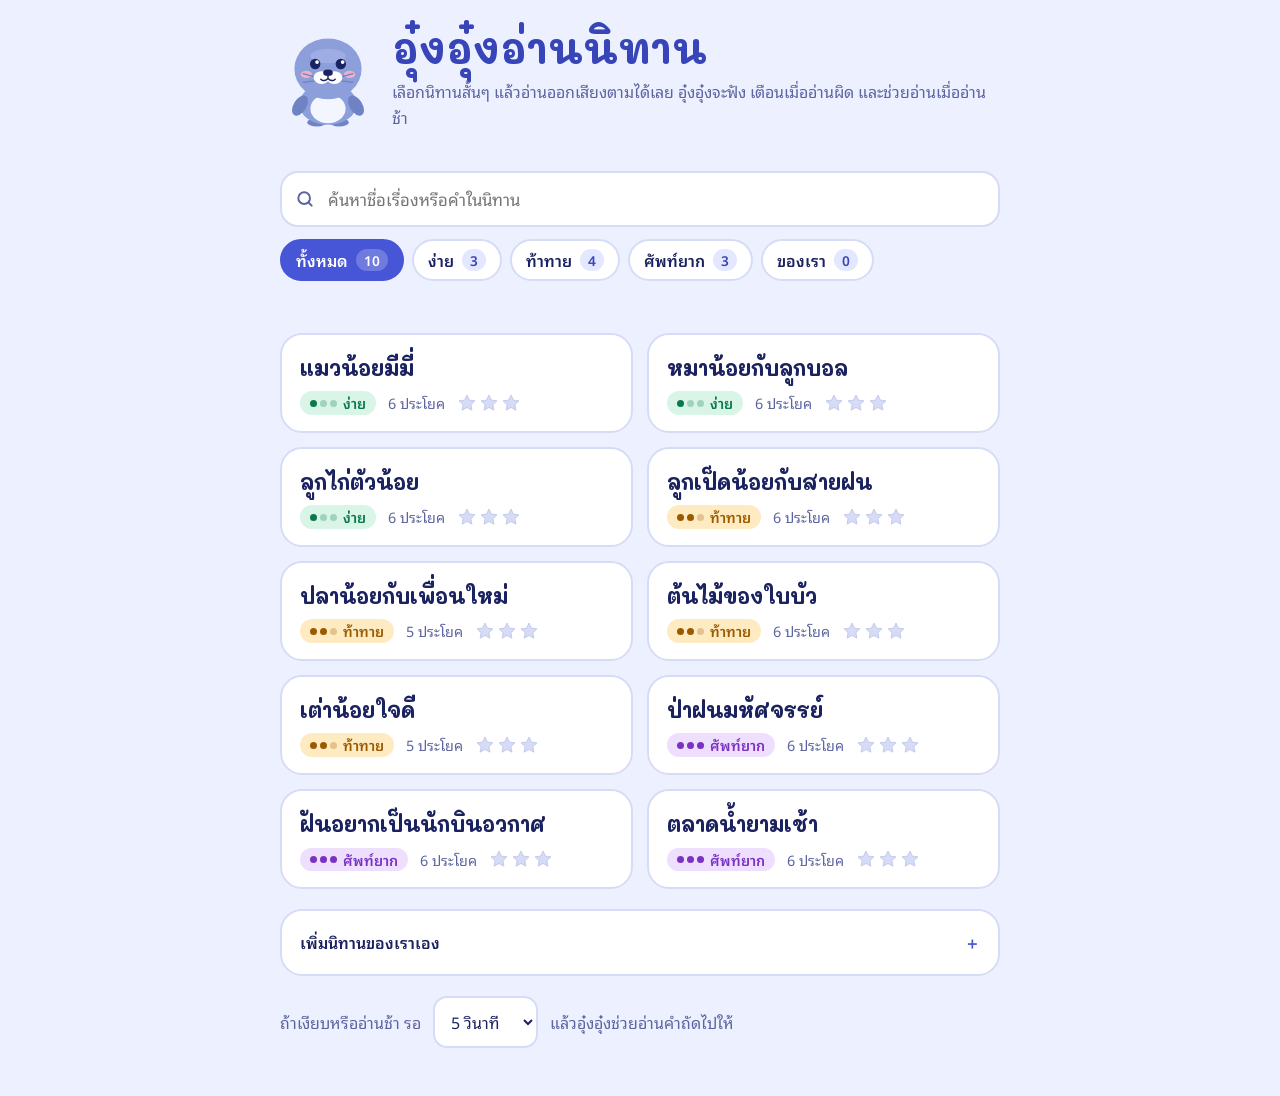
==== commit d9374b30: "Add files via upload เพิ่มทั้ง 3 อย่างที่ขอแล้ว และส่งเป็น ung-ung-pwa.zip เวอร์ชันใหม่ ผมทดสอบหน้าจ" ====
--- a/index.html
+++ b/index.html
@@ -25,6 +25,9 @@
   --ok:#0B8A55; --ok-soft:#D9F5E7;
   --bad:#D63640; --bad-soft:#FFE1E2;
   --help:#A85F00; --help-soft:#FFEBC2;
+  --lv1:#0B7A4B; --lv1-soft:#D9F5E7;
+  --lv2:#9A5A00; --lv2-soft:#FFEBC2;
+  --lv3:#7A32C2; --lv3-soft:#EEDFFF;
   --font-display:"Mali","Noto Sans Thai Looped",Tahoma,sans-serif;
   --font-ui:"Noto Sans Thai Looped","Mali",Tahoma,sans-serif;
   color-scheme:light;
@@ -58,7 +61,15 @@
 .story:hover{border-color:var(--brand);transform:translateY(-2px)}
 .story .s-title{font-family:var(--font-display);font-weight:700;font-size:1.3rem;color:var(--ink)}
 .story .s-meta{display:flex;flex-wrap:wrap;gap:6px 12px;align-items:center;color:var(--muted);font-size:.9rem}
-.lv{background:var(--brand-soft);color:var(--brand-deep);border-radius:999px;padding:0 10px;font-weight:600}
+.lv{display:inline-flex;align-items:center;gap:6px;border-radius:999px;padding:0 10px;font-weight:600;font-size:.9rem}
+.lv.l1{background:var(--lv1-soft);color:var(--lv1)}
+.lv.l2{background:var(--lv2-soft);color:var(--lv2)}
+.lv.l3{background:var(--lv3-soft);color:var(--lv3)}
+.lv.l0{background:var(--brand-soft);color:var(--brand-deep)}
+.pips{display:inline-flex;gap:3px}
+.pips i{width:7px;height:7px;border-radius:50%;background:currentColor;opacity:.28}
+.pips i.on{opacity:1}
+.s-hit{font-size:.9rem;color:var(--muted)}
 .stars{display:inline-flex;gap:2px}
 .stars svg{width:20px;height:20px}
 .del{align-self:flex-start;background:none;border:2px solid var(--line);border-radius:14px;padding:6px 10px;color:var(--muted);font-size:.85rem}
@@ -70,7 +81,7 @@
 .form{display:flex;flex-direction:column;gap:12px;padding-bottom:16px}
 .form label{display:flex;flex-direction:column;gap:4px;font-weight:600;font-size:.95rem}
 .form small{font-weight:400;color:var(--muted)}
-input[type=text],textarea,select{
+input[type=text],input[type=search],textarea,select{
   font:inherit;color:var(--ink);background:#fff;border:2px solid var(--line);border-radius:14px;padding:10px 12px;width:100%;
 }
 textarea{min-height:120px;resize:vertical;font-family:var(--font-display)}
@@ -83,6 +94,40 @@
 .btn.alt{background:#fff;color:var(--brand-deep);border:2px solid var(--brand);box-shadow:0 4px 0 var(--line)}
 .settings{display:flex;align-items:center;gap:12px;flex-wrap:wrap;color:var(--muted)}
 .settings select{width:auto}
+
+/* ---------- search, level chips, add panel ---------- */
+.tools{display:flex;flex-direction:column;gap:12px}
+.search{position:relative}
+.search input{padding:12px 46px 12px 46px;border-radius:18px;font-size:1.05rem}
+.search input[type=search]::-webkit-search-cancel-button{display:none}
+.search .s-ico{position:absolute;left:15px;top:50%;width:20px;height:20px;transform:translateY(-50%);color:var(--muted);pointer-events:none}
+.search .clr{position:absolute;right:6px;top:50%;transform:translateY(-50%);width:38px;height:38px;border:0;border-radius:50%;background:transparent;color:var(--muted);display:grid;place-items:center}
+.search .clr svg{width:18px;height:18px}
+.fchips{display:flex;gap:8px;flex-wrap:wrap}
+.fchip{display:inline-flex;align-items:center;gap:8px;background:#fff;border:2px solid var(--line);border-radius:999px;padding:6px 14px;font-weight:600}
+.fchip .n{font-size:.85rem;font-variant-numeric:tabular-nums;background:var(--brand-soft);color:var(--brand-deep);border-radius:999px;padding:0 8px}
+.fchip[aria-pressed=true]{background:var(--brand);border-color:var(--brand);color:#fff}
+.fchip[aria-pressed=true] .n{background:rgba(255,255,255,.22);color:#fff}
+.hint.left{text-align:left}
+.story-list li.empty{flex-direction:column;align-items:center;text-align:center;grid-column:1/-1;gap:12px;padding:20px 8px;color:var(--muted)}
+.story-list li.empty p{margin:0}
+.src-row{display:grid;grid-template-columns:1fr 1fr;gap:10px}
+.src-row .btn{display:flex;align-items:center;justify-content:center;gap:8px;padding:10px 12px}
+.src-row .btn svg{width:22px;height:22px;flex:none}
+.btn[disabled]{opacity:.55;pointer-events:none}
+.scan{display:flex;gap:12px;align-items:center;background:var(--brand-soft);border-radius:16px;padding:10px 12px}
+.scan img{width:64px;height:64px;object-fit:cover;border-radius:12px;flex:none;background:#fff}
+.scan-body{flex:1;min-width:0;display:flex;flex-direction:column;gap:6px}
+.scan-body p{margin:0;font-size:.92rem;overflow-wrap:anywhere}
+.scan-body p.warn{color:var(--bad);font-weight:600}
+progress{width:100%;height:10px;border:0;border-radius:999px;overflow:hidden;appearance:none;-webkit-appearance:none;background:#fff}
+progress::-webkit-progress-bar{background:#fff}
+progress::-webkit-progress-value{background:var(--brand);border-radius:999px}
+progress::-moz-progress-bar{background:var(--brand)}
+.prev{background:var(--brand-soft);border-radius:16px;padding:10px 14px}
+.prev b{font-family:var(--font-display)}
+.prev ol{margin:6px 0 0;padding-left:1.4em;font-family:var(--font-display);font-size:1.05rem;overflow-wrap:anywhere}
+.prev li.more{list-style:none;margin-left:-1.4em;color:var(--muted);font-family:var(--font-ui);font-size:.9rem}
 
 /* ---------- reader ---------- */
 .bar{display:flex;align-items:center;gap:12px}
@@ -190,6 +235,18 @@
       </div>
     </header>
     <div id="notices"></div>
+    <div class="tools">
+      <div class="search">
+        <svg class="s-ico" viewBox="0 0 24 24" fill="none" stroke="currentColor" stroke-width="2.4" stroke-linecap="round" aria-hidden="true"><circle cx="11" cy="11" r="7"/><path d="M20 20l-3.5-3.5"/></svg>
+        <input type="search" id="q" placeholder="ค้นหาชื่อเรื่องหรือคำในนิทาน" aria-label="ค้นหานิทาน" autocomplete="off" enterkeyhint="search">
+        <button type="button" id="qClr" class="clr" aria-label="ล้างคำค้นหา" hidden>
+          <svg viewBox="0 0 24 24" fill="none" stroke="currentColor" stroke-width="3" stroke-linecap="round" aria-hidden="true"><path d="M6 6l12 12M18 6L6 18"/></svg>
+        </button>
+      </div>
+      <div id="lvChips" class="fchips" role="group" aria-label="เลือกระดับการอ่าน"></div>
+      <p id="lvDesc" class="hint left"></p>
+    </div>
+    <p id="resCount" class="hint left" role="status" aria-live="polite"></p>
     <ul id="storyList" class="story-list"></ul>
 
     <details class="panel" id="addBox">
@@ -198,10 +255,43 @@
         <label for="cTitle">ชื่อเรื่อง
           <input type="text" id="cTitle" maxlength="40" placeholder="เช่น หมูน้อยไปตลาด">
         </label>
-        <label for="cText">เนื้อเรื่อง (1 บรรทัด = 1 ประโยค)
-          <textarea id="cText" placeholder="หมูน้อยไปตลาด&#10;แม่ซื้อผลไม้ให้หมูน้อย"></textarea>
-          <small>แอปตัดคำให้อัตโนมัติ ถ้าอยากกำหนดเองให้พิมพ์ | คั่นระหว่างคำ เช่น หมู|น้อย|ไป|ตลาด</small>
+        <label for="cLevel">ระดับการอ่าน
+          <select id="cLevel">
+            <option value="auto">ให้แอปเลือกให้</option>
+            <option value="1">ง่าย</option>
+            <option value="2">ท้าทาย</option>
+            <option value="3">ศัพท์ยาก</option>
+          </select>
         </label>
+        <div class="src-row">
+          <button type="button" id="camBtn" class="btn alt">
+            <svg viewBox="0 0 24 24" fill="none" stroke="currentColor" stroke-width="2.2" stroke-linecap="round" stroke-linejoin="round" aria-hidden="true"><path d="M4 8h3l2-3h6l2 3h3v11H4z"/><circle cx="12" cy="13" r="3.5"/></svg>
+            ถ่ายรูปหนังสือ
+          </button>
+          <button type="button" id="galBtn" class="btn alt">
+            <svg viewBox="0 0 24 24" fill="none" stroke="currentColor" stroke-width="2.2" stroke-linecap="round" stroke-linejoin="round" aria-hidden="true"><rect x="3.5" y="5" width="17" height="14" rx="2"/><circle cx="9" cy="10.5" r="1.6"/><path d="M4 17l5-4.5 4 3.5 3-2.5 4 3.5"/></svg>
+            เลือกรูปจากเครื่อง
+          </button>
+        </div>
+        <input type="file" id="camInput" accept="image/*" capture="environment" hidden>
+        <input type="file" id="galInput" accept="image/*" hidden>
+        <div id="scanBox" class="scan" hidden>
+          <img id="scanThumb" alt="รูปที่เลือก">
+          <div class="scan-body">
+            <progress id="scanProg" max="100" value="0" aria-label="ความคืบหน้าการอ่านตัวหนังสือ"></progress>
+            <p id="scanMsg" role="status"></p>
+          </div>
+        </div>
+        <small class="hint left">ถ่ายให้ตัวหนังสือตรง ชัด และมีแสงพอ แต่ละบรรทัดในรูปจะเป็นหนึ่งท่อนให้อ่าน แก้ไขได้ก่อนบันทึก ครั้งแรกต้องต่ออินเทอร์เน็ตเพื่อโหลดตัวอ่านภาษาไทย (แนะนำให้ใช้ Wi-Fi)</small>
+        <label for="cText">เนื้อเรื่อง
+          <textarea id="cText" placeholder="วางข้อความที่นี่ หรือพิมพ์เอง เช่น&#10;หมูน้อยไปตลาด&#10;แม่ซื้อผลไม้ให้หมูน้อย"></textarea>
+          <small>แอปแบ่งประโยคและตัดคำให้อัตโนมัติ ถ้าอยากกำหนดเอง ให้ขึ้นบรรทัดใหม่เมื่อจบประโยค และใช้ | คั่นระหว่างคำ เช่น หมู|น้อย|ไป|ตลาด</small>
+        </label>
+        <p id="noSeg" class="hint left warn" hidden>เบราว์เซอร์นี้ตัดคำภาษาไทยอัตโนมัติไม่ได้ ให้ใช้ | คั่นระหว่างคำเอง</p>
+        <div id="prevBox" class="prev" hidden>
+          <b id="prevInfo"></b>
+          <ol id="prevList"></ol>
+        </div>
         <div class="row">
           <button type="submit" class="btn">บันทึกนิทาน</button>
           <span id="addMsg" class="hint" role="status"></span>
@@ -341,53 +431,113 @@
 }
 window.__align = align; window.__norm = norm;
 
+/* ============ ระดับการอ่าน ============ */
+var LEVELS = {
+  1:{name:'ง่าย', desc:'คำสั้นๆ ประโยคสั้น เหมาะกับการเริ่มอ่าน'},
+  2:{name:'ท้าทาย', desc:'ประโยคยาวขึ้น และมีคำที่ต้องสะกดมากขึ้น'},
+  3:{name:'ศัพท์ยาก', desc:'คำศัพท์ใหม่ๆ คำยาว และตัวสะกดที่ซับซ้อน'}
+};
+
 /* ============ นิทานในเครื่อง ============ */
 var BUILTIN = [
   {id:'meemee', title:'แมวน้อยมีมี่', level:1, lines:[
-    'มีมี่|เป็น|แมว|ตัว|เล็ก',
-    'มัน|ชอบ|กิน|ปลา',
-    'วัน|หนึ่ง|มีมี่|เห็น|ปลา|ใน|ตู้',
-    'มีมี่|ดีใจ|มาก',
-    'แม่|ให้|ปลา|มีมี่|หนึ่ง|ตัว',
-    'มีมี่|อิ่ม|แล้ว|นอน|หลับ|ฝัน|ดี'
-  ]},
+    'มีมี่|เป็น|แมว|ตัว|เล็ก','มัน|ชอบ|กิน|ปลา','วัน|หนึ่ง|มีมี่|เห็น|ปลา|ใน|ตู้','มีมี่|ดีใจ|มาก','แม่|ให้|ปลา|มีมี่|หนึ่ง|ตัว','มีมี่|อิ่ม|แล้ว|นอน|หลับ|ฝัน|ดี']},
+  {id:'puy', title:'หมาน้อยกับลูกบอล', level:1, lines:[
+    'ปุ๋ย|เป็น|หมา|ตัว|น้อย','ปุ๋ย|ชอบ|เล่น|บอล','บอล|กลิ้ง|ไป|ไกล','ปุ๋ย|วิ่ง|ไป|เก็บ|บอล','ปุ๋ย|ได้|บอล|คืน|มา|แล้ว','ปุ๋ย|ดีใจ|มาก']},
+  {id:'chick', title:'ลูกไก่ตัวน้อย', level:1, lines:[
+    'แม่|ไก่|พา|ลูก|ไป|หา|กิน','ลูก|ไก่|ตัว|เล็ก|เดิน|ตาม|แม่','ลูก|ไก่|เจอ|เมล็ด|ข้าว','ลูก|ไก่|กิน|ข้าว|จน|อิ่ม','แม่|ไก่|พา|ลูก|กลับ|บ้าน','ลูก|ไก่|นอน|หลับ|ใน|ปีก|แม่']},
   {id:'duck', title:'ลูกเป็ดน้อยกับสายฝน', level:2, lines:[
-    'เช้า|วัน|นี้|ลูก|เป็ด|ตื่น|แต่|เช้า',
-    'มัน|เดิน|ไป|ที่|สระ|น้ำ',
-    'ลูก|เป็ด|ว่าย|น้ำ|อย่าง|สนุก',
-    'แต่|แล้ว|ฝน|ก็|ตก|ลง|มา',
-    'ลูก|เป็ด|วิ่ง|กลับ|ไป|หา|แม่',
-    'แม่|เป็ด|กอด|ลูก|ไว้|แน่น'
-  ]},
-  {id:'turtle', title:'เต่าน้อยใจดี', level:3, lines:[
-    'เต่า|น้อย|อาศัย|อยู่|ริม|ลำธาร',
-    'วัน|หนึ่ง|กระต่าย|ตก|ลง|ไป|ใน|น้ำ',
-    'เต่า|น้อย|ว่าย|ไป|ช่วย|กระต่าย',
-    'กระต่าย|ขอบคุณ|เต่า|น้อย|ด้วย|ความ|ดีใจ',
-    'จาก|นั้น|ทั้ง|สอง|ก็|เป็น|เพื่อน|กัน'
-  ]}
+    'เช้า|วัน|นี้|ลูก|เป็ด|ตื่น|แต่|เช้า','มัน|เดิน|ไป|ที่|สระ|น้ำ','ลูก|เป็ด|ว่าย|น้ำ|อย่าง|สนุก','แต่|แล้ว|ฝน|ก็|ตก|ลง|มา','ลูก|เป็ด|วิ่ง|กลับ|ไป|หา|แม่','แม่|เป็ด|กอด|ลูก|ไว้|แน่น']},
+  {id:'fish', title:'ปลาน้อยกับเพื่อนใหม่', level:2, lines:[
+    'ปลา|น้อย|ว่าย|น้ำ|อยู่|ใน|แม่|น้ำ|ใหญ่','วัน|นี้|น้ำ|ใส|มาก|ปลา|น้อย|เห็น|ก้อน|หิน|สวย','ปลา|น้อย|ว่าย|ไป|หา|เพื่อน|ที่|ใต้|สะพาน','เพื่อน|ปลา|ชวน|กัน|เล่น|ซ่อน|หา','ทุก|ตัว|หัวเราะ|กัน|อย่าง|มี|ความ|สุข']},
+  {id:'tree', title:'ต้นไม้ของใบบัว', level:2, lines:[
+    'ใน|สวน|หลัง|บ้าน|มี|ต้น|ไม้|ต้น|หนึ่ง','ใบ|บัว|ปลูก|มัน|ไว้|ตั้ง|แต่|มัน|ยัง|เล็ก','ทุก|เช้า|ใบ|บัว|รด|น้ำ|ให้|ต้น|ไม้','ไม่|นาน|ต้น|ไม้|ก็|ออก|ดอก|สี|ชมพู','นก|หลาย|ตัว|มา|เกาะ|ร้อง|เพลง','ใบ|บัว|ยิ้ม|อย่าง|มี|ความ|สุข']},
+  {id:'turtle', title:'เต่าน้อยใจดี', level:2, lines:[
+    'เต่า|น้อย|อาศัย|อยู่|ริม|ลำธาร','วัน|หนึ่ง|กระต่าย|ตก|ลง|ไป|ใน|น้ำ','เต่า|น้อย|ว่าย|ไป|ช่วย|กระต่าย','กระต่าย|ขอบคุณ|เต่า|น้อย|ด้วย|ความ|ดีใจ','จาก|นั้น|ทั้ง|สอง|ก็|เป็น|เพื่อน|กัน']},
+  {id:'forest', title:'ป่าฝนมหัศจรรย์', level:3, lines:[
+    'ป่าฝน|อุดมสมบูรณ์|ไป|ด้วย|ธรรมชาติ','นก|หลากหลาย|ชนิด|ส่ง|เสียง|ร้อง|ประสาน|กัน','ผีเสื้อ|สี|สวย|บิน|ผ่าน|ดอกไม้|นานา|พันธุ์','นัก|วิทยาศาสตร์|มา|ศึกษา|พฤติกรรม|ของ|สัตว์|ป่า','ทุก|คน|ต้อง|ช่วย|กัน|อนุรักษ์|ป่าไม้|ไว้','ธรรมชาติ|ให้|ประโยชน์|แก่|เรา|มากมาย']},
+  {id:'space', title:'ฝันอยากเป็นนักบินอวกาศ', level:3, lines:[
+    'เด็ก|หญิง|ฝัน|อยาก|เป็น|นักบินอวกาศ','เธอ|พยายาม|เรียน|วิทยาศาสตร์|อย่าง|อุตสาหะ','คืน|หนึ่ง|เธอ|ส่อง|กล้อง|ดู|ดาวเคราะห์','ใน|ฝัน|จรวด|ลำ|ใหญ่|พุ่ง|ทะยาน|สู่|ท้องฟ้า','เธอ|ตื่นเต้น|จน|ใจ|เต้น|แรง','ความ|พยายาม|ทำ|ให้|ความ|ฝัน|เป็น|จริง']},
+  {id:'market', title:'ตลาดน้ำยามเช้า', level:3, lines:[
+    'พ่อค้า|แม่ค้า|พาย|เรือ|ขาย|ผลไม้|แต่|เช้า|ตรู่','เรือ|ลำ|เล็ก|เต็ม|ไป|ด้วย|ทุเรียน|และ|มังคุด','นัก|ท่องเที่ยว|ถ่าย|ภาพ|เป็น|ที่|ระลึก','กลิ่น|หอม|ของ|อาหาร|ลอย|มา|ตาม|สายลม','ทุก|คน|ยิ้มแย้ม|แจ่มใส|อย่าง|เป็นมิตร','ตลาด|น้ำ|เป็น|วัฒนธรรม|ที่|น่า|ภาคภูมิใจ']}
 ];
 BUILTIN.forEach(function(s){ s.sentences = s.lines.map(function(l){ return l.split('|'); }); });
 
+// ประเมินระดับจากความยาวคำ จำนวนคำต่อประโยค และสัดส่วนคำยาก/ตัวสะกดซับซ้อน
+function levelOf(sentences){
+  var n = 0, len = 0, hard = 0, sw = 0;
+  sentences.forEach(function(s){
+    sw += s.length;
+    s.forEach(function(w){
+      var L = norm(w).length; n++; len += L;
+      if(/[ศษฬฤฦ์ฑฒณธภฐฆฌญ]/.test(w) || L >= 7) hard++;
+    });
+  });
+  if(!n) return 1;
+  var avg = len / n, hr = hard / n, wps = sw / sentences.length;
+  if(hr >= 0.12 || avg >= 3.8) return 3;
+  if(wps <= 6.5 && hr < 0.03 && avg <= 3.3) return 1;
+  return 2;
+}
+
 var KEY = 'ung-ung-reader-v1';
-var save = {best:{}, custom:[], slow:5};
+var save = {best:{}, custom:[], slow:5, lv:0};
 try{
   var raw = localStorage.getItem(KEY);
   if(raw){ var o = JSON.parse(raw); if(o && typeof o === 'object') save = Object.assign(save, o); }
 }catch(e){}
+if(!Array.isArray(save.custom)) save.custom = [];
+if([0,1,2,3,'mine'].indexOf(save.lv) < 0) save.lv = 0;
 function persist(){ try{ localStorage.setItem(KEY, JSON.stringify(save)); }catch(e){} }
 function allStories(){
   return BUILTIN.concat(save.custom.map(function(c){
-    return {id:c.id, title:c.title, level:0, custom:true, sentences:c.sentences};
+    return {id:c.id, title:c.title, level:c.level || levelOf(c.sentences), custom:true, sentences:c.sentences};
   }));
 }
+var SEG = (window.Intl && Intl.Segmenter) ? new Intl.Segmenter('th', {granularity:'word'}) : null;
 function segmentLine(line){
   if(line.indexOf('|') >= 0) return line.split('|').map(function(s){ return s.trim(); }).filter(Boolean);
-  if(window.Intl && Intl.Segmenter){
-    var seg = new Intl.Segmenter('th', {granularity:'word'});
-    return Array.from(seg.segment(line)).filter(function(x){ return x.isWordLike; }).map(function(x){ return x.segment; });
-  }
+  if(SEG) return Array.from(SEG.segment(line)).filter(function(x){ return x.isWordLike; }).map(function(x){ return x.segment; });
   return line.split(/\s+/).filter(Boolean);
+}
+
+/* ============ แบ่งประโยคจากข้อความที่วางหรือถอดจากรูป ============ */
+var THAI_CH = /[\u0E00-\u0E7F]/;
+function joinChunks(a){            // ต่อชิ้นข้อความ ไม่ใส่ช่องว่างระหว่างอักษรไทยกับอักษรไทย
+  var s = '';
+  a.forEach(function(c){
+    if(s && !(THAI_CH.test(s.slice(-1)) && THAI_CH.test(c.charAt(0)))) s += ' ';
+    s += c;
+  });
+  return s;
+}
+function wordsOf(line){ return segmentLine(line).filter(function(w){ return norm(w).length > 0; }); }
+function capLen(ws){               // ประโยคยาวเกิน 12 คำ แบ่งเป็นท่อนละประมาณ 9 คำ
+  if(ws.length <= 12) return [ws];
+  var n = Math.ceil(ws.length / 9), size = Math.ceil(ws.length / n), out = [];
+  for(var i = 0; i < ws.length; i += size) out.push(ws.slice(i, i + size));
+  return out;
+}
+function parseText(text){
+  var out = [];
+  String(text || '').replace(/\r/g, '').split(/\n+/).forEach(function(line){
+    line = line.trim();
+    if(!line) return;
+    if(line.indexOf('|') >= 0){ var w = wordsOf(line); if(w.length) out.push(w); return; }
+    var acc = [], cur = [], start = out.length;
+    function flush(last){
+      if(cur.length < 2 && last && out.length > start) out[out.length - 1] = out[out.length - 1].concat(cur);
+      else if(cur.length) capLen(cur).forEach(function(p){ out.push(p); });
+      acc = []; cur = [];
+    }
+    line.split(/[.!?…]+|\s+/).forEach(function(c){
+      if(norm(c).length === 0) return;
+      acc.push(c); cur = wordsOf(joinChunks(acc));
+      if(cur.length >= 3) flush(false);
+    });
+    flush(true);
+  });
+  return out;
 }
 
 /* ============ มาสคอต ============ */
@@ -694,19 +844,65 @@
 }
 
 /* ============ หน้าเลือกนิทาน ============ */
+var ui = {q:''};
+var CHIPS = [[0,'ทั้งหมด'],[1,'ง่าย'],[2,'ท้าทาย'],[3,'ศัพท์ยาก'],['mine','ของเรา']];
+function hayOf(st){
+  if(!st._hay) st._hay = st.sentences.map(function(s){ return s.map(norm).join(''); }).join('|');
+  return st._hay;
+}
+function pips(l){
+  var d = el('span', 'pips'); d.setAttribute('aria-hidden', 'true');
+  for(var i = 1; i <= 3; i++) d.appendChild(el('i', i <= l ? 'on' : ''));
+  return d;
+}
+function lvBadge(l){
+  var b = el('span', 'lv l' + l);
+  b.appendChild(pips(l)); b.appendChild(document.createTextNode(LEVELS[l].name));
+  return b;
+}
+function renderChips(all){
+  var box = $('lvChips'); box.textContent = '';
+  CHIPS.forEach(function(c){
+    var n = all.filter(function(st){ return c[0] === 0 ? true : (c[0] === 'mine' ? st.custom : st.level === c[0]); }).length;
+    var b = el('button', 'fchip'); b.type = 'button';
+    b.setAttribute('aria-pressed', String(save.lv === c[0]));
+    b.appendChild(document.createTextNode(c[1])); b.appendChild(el('span', 'n', String(n)));
+    b.addEventListener('click', function(){ save.lv = c[0]; persist(); renderHome(); });
+    box.appendChild(b);
+  });
+  $('lvDesc').textContent = LEVELS[save.lv] ? LEVELS[save.lv].desc
+    : (save.lv === 'mine' ? 'นิทานที่คุณเพิ่มเองจากการวางข้อความหรือถ่ายรูป' : '');
+}
+function openAddBox(){
+  var box = $('addBox'); box.open = true;
+  box.scrollIntoView({behavior: RM ? 'auto' : 'smooth', block: 'start'});
+  $('cTitle').focus({preventScroll:true});
+}
 function renderHome(){
+  var all = allStories(), q = norm(ui.q), shown = 0;
+  renderChips(all);
   var ul = $('storyList'); ul.textContent = '';
-  allStories().forEach(function(st){
+  all.forEach(function(st){
+    if(save.lv === 'mine'){ if(!st.custom) return; }
+    else if(save.lv && st.level !== save.lv) return;
+    var hit = '';
+    if(q){
+      if(norm(st.title).indexOf(q) >= 0) hit = 'title';
+      else if(hayOf(st).indexOf(q) >= 0) hit = 'text';
+      else return;
+    }
+    shown++;
     var li = el('li');
     var b = el('button', 'story'); b.type = 'button';
     b.appendChild(el('span', 's-title', st.title));
     var meta = el('span', 's-meta');
-    meta.appendChild(el('span', 'lv', st.level ? 'ระดับ ' + st.level : 'นิทานของเรา'));
+    meta.appendChild(lvBadge(st.level));
     meta.appendChild(el('span', '', st.sentences.length + ' ประโยค'));
     var stars = el('span', 'stars'); stars.innerHTML = starsHTML(save.best[st.id] || 0);
     stars.setAttribute('role', 'img'); stars.setAttribute('aria-label', (save.best[st.id] || 0) + ' ดาว');
     meta.appendChild(stars);
     b.appendChild(meta);
+    if(hit === 'text') b.appendChild(el('span', 's-hit', 'มีคำว่า “' + ui.q.trim() + '” ในเรื่อง'));
     b.addEventListener('click', function(){ ensureAudio(); openStory(st); });
     li.appendChild(b);
     if(st.custom){
@@ -721,6 +917,23 @@
     }
     ul.appendChild(li);
   });
+  $('resCount').textContent = q ? ('พบ ' + shown + ' เรื่อง') : '';
+  $('qClr').hidden = !ui.q;
+  if(!shown){
+    var e = el('li', 'empty');
+    e.appendChild(el('p', '', q ? 'ไม่พบนิทานที่ตรงกับ “' + ui.q.trim() + '”'
+      : (save.lv === 'mine' ? 'ยังไม่มีนิทานที่เพิ่มเอง' : 'ยังไม่มีนิทานในระดับนี้')));
+    var row = el('div', 'row'); row.style.justifyContent = 'center';
+    if(q){
+      var c = el('button', 'btn alt', 'ล้างการค้นหา'); c.type = 'button';
+      c.addEventListener('click', function(){ ui.q = ''; $('q').value = ''; renderHome(); });
+      row.appendChild(c);
+    }
+    var a = el('button', 'btn', 'เพิ่มนิทานเอง'); a.type = 'button';
+    a.addEventListener('click', openAddBox);
+    row.appendChild(a);
+    e.appendChild(row); ul.appendChild(e);
+  }
 }
 function renderNotices(){
   var box = $('notices'); box.textContent = '';
@@ -767,25 +980,149 @@
 $('slowSel').value = String(save.slow);
 $('slowSel').addEventListener('change', function(){ save.slow = Number(this.value) || 5; persist(); });
 
+$('q').addEventListener('input', function(){ ui.q = this.value; renderHome(); });
+$('qClr').addEventListener('click', function(){ ui.q = ''; $('q').value = ''; renderHome(); $('q').focus(); });
+
+/* ---- เพิ่มนิทาน: ตัวอย่างการตัดประโยค ---- */
+var prevTimer = null;
+function updatePreview(){
+  var s = parseText($('cText').value), box = $('prevBox');
+  if(!s.length){ box.hidden = true; return; }
+  var nw = s.reduce(function(a, x){ return a + x.length; }, 0);
+  $('prevInfo').textContent = s.length + ' ประโยค · ' + nw + ' คำ · แนะนำระดับ ' + LEVELS[levelOf(s)].name;
+  var ol = $('prevList'); ol.textContent = '';
+  s.slice(0, 6).forEach(function(a){ ol.appendChild(el('li', '', a.join(' · '))); });
+  if(s.length > 6) ol.appendChild(el('li', 'more', '… และอีก ' + (s.length - 6) + ' ประโยค'));
+  box.hidden = false;
+}
+$('cText').addEventListener('input', function(){ clearTimeout(prevTimer); prevTimer = setTimeout(updatePreview, 250); });
+$('noSeg').hidden = !!SEG;
+
+/* ---- เพิ่มนิทานจากรูป: ถอดตัวหนังสือด้วย Tesseract.js (ภาษาไทย) ---- */
+var TESS_URL = 'https://cdn.jsdelivr.net/npm/tesseract.js@5.1.1/dist/tesseract.min.js';
+var tessLoading = null;
+function loadTesseract(){
+  if(window.Tesseract) return Promise.resolve(window.Tesseract);
+  if(tessLoading) return tessLoading;
+  tessLoading = new Promise(function(res, rej){
+    var s = document.createElement('script');
+    s.src = TESS_URL; s.async = true;
+    s.onload = function(){ window.Tesseract ? res(window.Tesseract) : (tessLoading = null, rej(new Error('load'))); };
+    s.onerror = function(){ tessLoading = null; rej(new Error('offline')); };
+    document.head.appendChild(s);
+  });
+  return tessLoading;
+}
+function prepImage(file){          // ย่อรูป ทำเป็นขาวดำ และเพิ่มความคมชัดให้ตัวหนังสืออ่านง่ายขึ้น
+  return new Promise(function(res, rej){
+    var url = URL.createObjectURL(file), img = new Image();
+    img.onload = function(){
+      try{
+        var sc = Math.min(1, 1800 / Math.max(img.naturalWidth, img.naturalHeight));
+        var w = Math.max(1, Math.round(img.naturalWidth * sc)), h = Math.max(1, Math.round(img.naturalHeight * sc));
+        var c = document.createElement('canvas'); c.width = w; c.height = h;
+        var x = c.getContext('2d'); x.drawImage(img, 0, 0, w, h);
+        var tc = document.createElement('canvas'), ts = Math.min(1, 128 / Math.max(w, h));
+        tc.width = Math.max(1, Math.round(w * ts)); tc.height = Math.max(1, Math.round(h * ts));
+        tc.getContext('2d').drawImage(c, 0, 0, tc.width, tc.height);
+        var d = x.getImageData(0, 0, w, h), p = d.data, lo = 255, hi = 0, i, g;
+        for(i = 0; i < p.length; i += 4){
+          g = (p[i] * 0.299 + p[i+1] * 0.587 + p[i+2] * 0.114) | 0;
+          p[i] = p[i+1] = p[i+2] = g;
+          if(g < lo) lo = g; if(g > hi) hi = g;
+        }
+        var rng = Math.max(1, hi - lo);
+        for(i = 0; i < p.length; i += 4){ g = ((p[i] - lo) * 255 / rng) | 0; p[i] = p[i+1] = p[i+2] = g; }
+        x.putImageData(d, 0, 0);
+        URL.revokeObjectURL(url);
+        res({canvas:c, thumb:tc.toDataURL('image/jpeg', 0.6)});
+      }catch(e){ URL.revokeObjectURL(url); rej(e); }
+    };
+    img.onerror = function(){ URL.revokeObjectURL(url); rej(new Error('img')); };
+    img.src = url;
+  });
+}
+function cleanOcr(t){            // ตัวอ่านภาษาไทยมักใส่ช่องว่างแทรกกลางคำ จึงเอาช่องว่างระหว่างอักษรไทยออก และเก็บการขึ้นบรรทัดใหม่ตามหนังสือ
+  t = String(t || '').replace(/\r/g, '').normalize('NFC')
+    .replace(/[|_~`^<>{}\[\]\\]/g, ' ');
+  var lines = t.split('\n').map(function(s){
+    s = s.replace(/[ \t]+/g, ' ').trim();
+    var prev;
+    do{ prev = s; s = s.replace(/([\u0E00-\u0E7F]) ([\u0E00-\u0E7F])/g, '$1$2'); }while(s !== prev);
+    return s;
+  }).filter(function(s){ return norm(s).length >= 2 && !/^\d{1,3}$/.test(s); });
+  return lines.join('\n');
+}
+function scanMsg(t, warn){ var m = $('scanMsg'); m.textContent = t; m.classList.toggle('warn', !!warn); }
+function scanBusy(b){ $('camBtn').disabled = b; $('galBtn').disabled = b; }
+function onTessLog(m){
+  var pr = $('scanProg');
+  if(m && m.status === 'recognizing text'){
+    var pct = Math.round((m.progress || 0) * 100);
+    pr.value = pct; scanMsg('กำลังอ่านตัวหนังสือ ' + pct + '%');
+  }else if(m && /loading|initializ/.test(m.status || '')){
+    pr.removeAttribute('value'); scanMsg('กำลังโหลดตัวอ่านภาษาไทย ครั้งแรกอาจใช้เวลาสักครู่');
+  }
+}
+async function scanFile(file){
+  if(!file) return;
+  scanBusy(true);
+  $('scanBox').hidden = false; $('scanProg').hidden = false; $('scanProg').value = 0;
+  scanMsg('กำลังเตรียมรูป…');
+  var pre, T, worker = null;
+  try{
+    try{ pre = await prepImage(file); }
+    catch(e){ scanMsg('เปิดรูปนี้ไม่ได้ ลองถ่ายหรือเลือกรูปใหม่', true); $('scanProg').hidden = true; return; }
+    $('scanThumb').src = pre.thumb;
+    try{ $('scanProg').removeAttribute('value'); scanMsg('กำลังโหลดตัวอ่านภาษาไทย…'); T = await loadTesseract(); }
+    catch(e){ scanMsg('ต้องต่ออินเทอร์เน็ตเพื่ออ่านตัวหนังสือจากรูป ถ้าไม่มีเน็ตให้พิมพ์หรือวางข้อความแทน', true); $('scanProg').hidden = true; return; }
+    worker = await T.createWorker('tha', 1, {logger: onTessLog});
+    var r = await worker.recognize(pre.canvas);
+    var text = cleanOcr(r && r.data && r.data.text);
+    $('scanProg').hidden = true;
+    if(!text){ scanMsg('ไม่พบตัวหนังสือในรูป ลองถ่ายใหม่ให้ใกล้และสว่างขึ้น', true); return; }
+    var ta = $('cText');
+    ta.value = ta.value.trim() ? ta.value.replace(/\s+$/, '') + '\n' + text : text;
+    updatePreview();
+    scanMsg('อ่านเสร็จแล้ว ตรวจและแก้ข้อความด้านล่างให้ถูกต้องก่อนบันทึก');
+    ta.focus({preventScroll:true});
+  }catch(e){
+    $('scanProg').hidden = true;
+    scanMsg('อ่านตัวหนังสือจากรูปไม่สำเร็จ ลองใหม่อีกครั้ง หรือพิมพ์ข้อความแทน', true);
+  }finally{
+    if(worker){ try{ await worker.terminate(); }catch(_){} }
+    scanBusy(false);
+  }
+}
+$('camBtn').addEventListener('click', function(){ $('camInput').click(); });
+$('galBtn').addEventListener('click', function(){ $('galInput').click(); });
+['camInput', 'galInput'].forEach(function(id){
+  $(id).addEventListener('change', function(){
+    var f = this.files && this.files[0]; this.value = ''; scanFile(f);
+  });
+});
+
 $('addForm').addEventListener('submit', function(e){
   e.preventDefault();
   var title = $('cTitle').value.trim() || 'นิทานของเรา';
-  var lines = $('cText').value.split(/\n+/).map(function(s){ return s.trim(); }).filter(Boolean);
-  var sentences = lines.map(segmentLine)
-    .map(function(a){ return a.filter(function(w){ return norm(w).length > 0; }); })
-    .filter(function(a){ return a.length > 0; });
+  var sentences = parseText($('cText').value);
   var msg = $('addMsg');
-  if(!sentences.length){ msg.classList.add('warn'); msg.textContent = 'กรุณาพิมพ์เนื้อเรื่องอย่างน้อย 1 ประโยค'; return; }
-  save.custom.push({id:'c' + Date.now(), title:title, sentences:sentences});
+  if(!sentences.length){ msg.classList.add('warn'); msg.textContent = 'กรุณาพิมพ์หรือวางเนื้อเรื่องอย่างน้อย 1 ประโยค'; return; }
+  var sel = $('cLevel').value, level = sel === 'auto' ? levelOf(sentences) : Number(sel);
+  save.custom.push({id:'c' + Date.now(), title:title, level:level, sentences:sentences});
+  save.lv = 0; ui.q = ''; $('q').value = '';
   persist();
-  $('cTitle').value = ''; $('cText').value = '';
-  msg.classList.remove('warn'); msg.textContent = 'บันทึกแล้ว อยู่ในรายการด้านบน';
+  $('cTitle').value = ''; $('cText').value = ''; $('cLevel').value = 'auto';
+  $('prevBox').hidden = true; $('scanBox').hidden = true;
+  msg.classList.remove('warn'); msg.textContent = 'บันทึกแล้ว เป็นระดับ “' + LEVELS[level].name + '” อยู่ในรายการด้านบน';
   renderHome();
 });
 
 document.addEventListener('visibilitychange', function(){
   if(document.hidden && listening){ stopListening(); bubble('พักก่อนนะ กดไมค์เมื่ออยากอ่านต่อ'); }
 });
+
+window.__t = {parseText:parseText, levelOf:levelOf, cleanOcr:cleanOcr};
 
 /* ============ เริ่มต้น ============ */
 renderNotices();
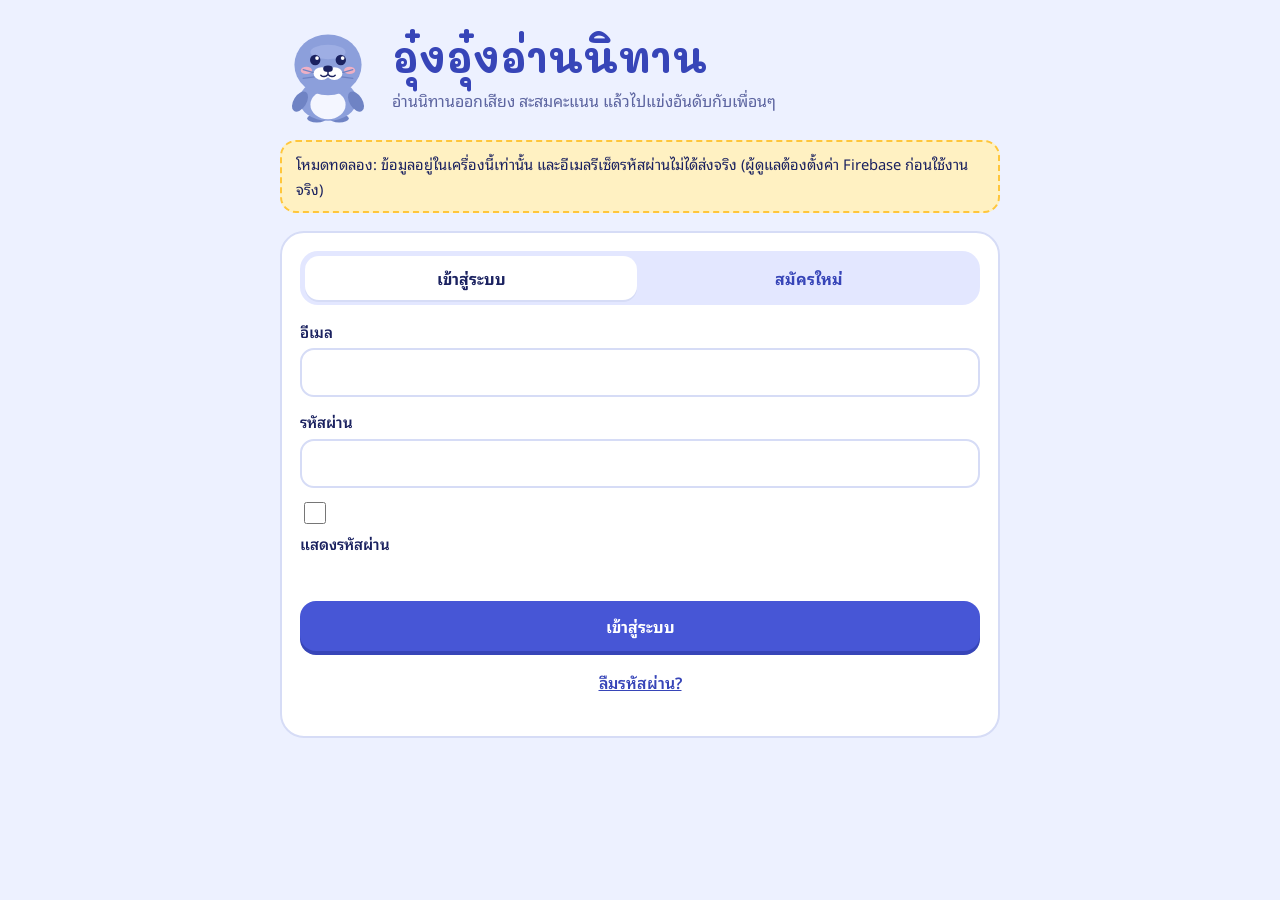
==== commit c5d44047: "Add files via upload Change to game style" ====
--- a/index.html
+++ b/index.html
@@ -12,243 +12,147 @@
 <link rel="manifest" href="manifest.webmanifest">
 <link rel="icon" type="image/png" sizes="48x48" href="icons/favicon-48.png">
 <link rel="apple-touch-icon" href="icons/apple-touch-icon.png">
-
 <link rel="preconnect" href="https://fonts.googleapis.com">
 <link rel="preconnect" href="https://fonts.gstatic.com" crossorigin>
 <link href="https://fonts.googleapis.com/css2?family=Mali:wght@400;600;700&family=Noto+Sans+Thai+Looped:wght@400;600;700&display=swap" rel="stylesheet">
-<style>
-/* Layout: one calm column. Storybook card in the middle, mascot buddy above it, one big mic button below. */
-:root{
-  --bg:#EDF1FF; --surface:#FFFFFF; --ink:#1B2260; --muted:#5D65A0; --line:#D6DCF6;
-  --brand:#4756D6; --brand-deep:#3745B8; --brand-soft:#E3E7FF;
-  --sun:#FFC63B; --sun-soft:#FFF1C2;
-  --ok:#0B8A55; --ok-soft:#D9F5E7;
-  --bad:#D63640; --bad-soft:#FFE1E2;
-  --help:#A85F00; --help-soft:#FFEBC2;
-  --lv1:#0B7A4B; --lv1-soft:#D9F5E7;
-  --lv2:#9A5A00; --lv2-soft:#FFEBC2;
-  --lv3:#7A32C2; --lv3-soft:#EEDFFF;
-  --font-display:"Mali","Noto Sans Thai Looped",Tahoma,sans-serif;
-  --font-ui:"Noto Sans Thai Looped","Mali",Tahoma,sans-serif;
-  color-scheme:light;
-}
-*{box-sizing:border-box}
-html,body{margin:0}
-body{
-  background:var(--bg);color:var(--ink);font-family:var(--font-ui);font-size:1rem;line-height:1.65;
-  padding-inline:16px;padding-block:20px 48px;min-height:100%;
-}
-.wrap{max-width:720px;margin:0 auto;display:flex;flex-direction:column;gap:20px}
-h1,h2,h3{font-family:var(--font-display);margin:0;line-height:1.3;text-wrap:balance}
-button{font:inherit;color:inherit;cursor:pointer}
-button:focus-visible,select:focus-visible,input:focus-visible,textarea:focus-visible,summary:focus-visible{outline:3px solid var(--brand);outline-offset:3px}
-[hidden]{display:none!important}
-
-/* ---------- home ---------- */
-.hero{display:flex;align-items:center;gap:16px;flex-wrap:wrap}
-.hero .mascot-slot{width:96px;flex:none}
-.hero-text{flex:1 1 240px;min-width:0}
-.hero h1{font-size:clamp(1.9rem,6vw,2.6rem);color:var(--brand-deep)}
-.hero p{margin:4px 0 0;color:var(--muted)}
-.notice{background:var(--sun-soft);border:2px solid var(--sun);border-radius:16px;padding:12px 16px;font-size:.95rem}
-.notice+.notice{margin-top:-8px}
-.story-list{list-style:none;margin:0;padding:0;display:grid;grid-template-columns:repeat(auto-fit,minmax(min(100%,300px),1fr));gap:14px}
-.story-list li{display:flex;gap:8px;min-width:0}
-.story{
-  flex:1;min-width:0;text-align:left;background:var(--surface);border:2px solid var(--line);border-radius:22px;
-  padding:16px 18px;display:flex;flex-direction:column;gap:6px;transition:transform .15s,border-color .15s;
-}
-.story:hover{border-color:var(--brand);transform:translateY(-2px)}
-.story .s-title{font-family:var(--font-display);font-weight:700;font-size:1.3rem;color:var(--ink)}
-.story .s-meta{display:flex;flex-wrap:wrap;gap:6px 12px;align-items:center;color:var(--muted);font-size:.9rem}
-.lv{display:inline-flex;align-items:center;gap:6px;border-radius:999px;padding:0 10px;font-weight:600;font-size:.9rem}
-.lv.l1{background:var(--lv1-soft);color:var(--lv1)}
-.lv.l2{background:var(--lv2-soft);color:var(--lv2)}
-.lv.l3{background:var(--lv3-soft);color:var(--lv3)}
-.lv.l0{background:var(--brand-soft);color:var(--brand-deep)}
-.pips{display:inline-flex;gap:3px}
-.pips i{width:7px;height:7px;border-radius:50%;background:currentColor;opacity:.28}
-.pips i.on{opacity:1}
-.s-hit{font-size:.9rem;color:var(--muted)}
-.stars{display:inline-flex;gap:2px}
-.stars svg{width:20px;height:20px}
-.del{align-self:flex-start;background:none;border:2px solid var(--line);border-radius:14px;padding:6px 10px;color:var(--muted);font-size:.85rem}
-.panel{background:var(--surface);border:2px solid var(--line);border-radius:22px;padding:6px 18px}
-.panel summary{cursor:pointer;font-weight:600;padding:12px 0;list-style:none}
-.panel summary::-webkit-details-marker{display:none}
-.panel summary::after{content:"＋";float:right;color:var(--brand)}
-.panel[open] summary::after{content:"－"}
-.form{display:flex;flex-direction:column;gap:12px;padding-bottom:16px}
-.form label{display:flex;flex-direction:column;gap:4px;font-weight:600;font-size:.95rem}
-.form small{font-weight:400;color:var(--muted)}
-input[type=text],input[type=search],textarea,select{
-  font:inherit;color:var(--ink);background:#fff;border:2px solid var(--line);border-radius:14px;padding:10px 12px;width:100%;
-}
-textarea{min-height:120px;resize:vertical;font-family:var(--font-display)}
-.row{display:flex;gap:12px;align-items:center;flex-wrap:wrap}
-.btn{
-  background:var(--brand);color:#fff;border:0;border-radius:16px;padding:12px 22px;font-weight:700;
-  box-shadow:0 4px 0 var(--brand-deep);transition:transform .1s,box-shadow .1s;
-}
-.btn:active{transform:translateY(3px);box-shadow:0 1px 0 var(--brand-deep)}
-.btn.alt{background:#fff;color:var(--brand-deep);border:2px solid var(--brand);box-shadow:0 4px 0 var(--line)}
-.settings{display:flex;align-items:center;gap:12px;flex-wrap:wrap;color:var(--muted)}
-.settings select{width:auto}
-
-/* ---------- search, level chips, add panel ---------- */
-.tools{display:flex;flex-direction:column;gap:12px}
-.search{position:relative}
-.search input{padding:12px 46px 12px 46px;border-radius:18px;font-size:1.05rem}
-.search input[type=search]::-webkit-search-cancel-button{display:none}
-.search .s-ico{position:absolute;left:15px;top:50%;width:20px;height:20px;transform:translateY(-50%);color:var(--muted);pointer-events:none}
-.search .clr{position:absolute;right:6px;top:50%;transform:translateY(-50%);width:38px;height:38px;border:0;border-radius:50%;background:transparent;color:var(--muted);display:grid;place-items:center}
-.search .clr svg{width:18px;height:18px}
-.fchips{display:flex;gap:8px;flex-wrap:wrap}
-.fchip{display:inline-flex;align-items:center;gap:8px;background:#fff;border:2px solid var(--line);border-radius:999px;padding:6px 14px;font-weight:600}
-.fchip .n{font-size:.85rem;font-variant-numeric:tabular-nums;background:var(--brand-soft);color:var(--brand-deep);border-radius:999px;padding:0 8px}
-.fchip[aria-pressed=true]{background:var(--brand);border-color:var(--brand);color:#fff}
-.fchip[aria-pressed=true] .n{background:rgba(255,255,255,.22);color:#fff}
-.hint.left{text-align:left}
-.story-list li.empty{flex-direction:column;align-items:center;text-align:center;grid-column:1/-1;gap:12px;padding:20px 8px;color:var(--muted)}
-.story-list li.empty p{margin:0}
-.src-row{display:grid;grid-template-columns:1fr 1fr;gap:10px}
-.src-row .btn{display:flex;align-items:center;justify-content:center;gap:8px;padding:10px 12px}
-.src-row .btn svg{width:22px;height:22px;flex:none}
-.btn[disabled]{opacity:.55;pointer-events:none}
-.scan{display:flex;gap:12px;align-items:center;background:var(--brand-soft);border-radius:16px;padding:10px 12px}
-.scan img{width:64px;height:64px;object-fit:cover;border-radius:12px;flex:none;background:#fff}
-.scan-body{flex:1;min-width:0;display:flex;flex-direction:column;gap:6px}
-.scan-body p{margin:0;font-size:.92rem;overflow-wrap:anywhere}
-.scan-body p.warn{color:var(--bad);font-weight:600}
-progress{width:100%;height:10px;border:0;border-radius:999px;overflow:hidden;appearance:none;-webkit-appearance:none;background:#fff}
-progress::-webkit-progress-bar{background:#fff}
-progress::-webkit-progress-value{background:var(--brand);border-radius:999px}
-progress::-moz-progress-bar{background:var(--brand)}
-.prev{background:var(--brand-soft);border-radius:16px;padding:10px 14px}
-.prev b{font-family:var(--font-display)}
-.prev ol{margin:6px 0 0;padding-left:1.4em;font-family:var(--font-display);font-size:1.05rem;overflow-wrap:anywhere}
-.prev li.more{list-style:none;margin-left:-1.4em;color:var(--muted);font-family:var(--font-ui);font-size:.9rem}
-
-/* ---------- reader ---------- */
-.bar{display:flex;align-items:center;gap:12px}
-.back{display:inline-flex;align-items:center;gap:6px;background:#fff;border:2px solid var(--line);border-radius:14px;padding:8px 14px;font-weight:600}
-.bar-title{flex:1;min-width:0;font-family:var(--font-display);font-weight:700;font-size:1.1rem;text-align:center;overflow-wrap:anywhere}
-.count{color:var(--muted);font-size:.9rem;white-space:nowrap}
-.dots{display:flex;gap:8px;justify-content:center;flex-wrap:wrap}
-.dots span{width:12px;height:12px;border-radius:50%;background:var(--line);transition:background .2s,transform .2s}
-.dots span.done{background:var(--ok)}
-.dots span.cur{background:#fff;border:3px solid var(--brand);transform:scale(1.25)}
-.buddy{display:flex;align-items:center;gap:14px}
-.buddy .mascot-slot{width:84px;flex:none}
-.bubble{
-  position:relative;margin:0;flex:1;min-width:0;background:var(--surface);border:2px solid var(--line);border-radius:20px;
-  padding:10px 16px;font-weight:600;min-height:3.4em;display:flex;align-items:center;
-}
-.bubble::before{content:"";position:absolute;left:-10px;top:50%;width:16px;height:16px;background:var(--surface);
-  border-left:2px solid var(--line);border-bottom:2px solid var(--line);transform:translateY(-50%) rotate(45deg)}
-.sentence{
-  background:var(--surface);border:2px solid var(--line);border-radius:28px;padding:26px 18px;
-  display:flex;flex-wrap:wrap;gap:8px 4px;justify-content:center;align-content:center;min-height:11rem;
-  box-shadow:0 6px 0 var(--line);
-}
-.w{
-  font-family:var(--font-display);font-weight:600;font-size:clamp(2.1rem,8vw,3.3rem);line-height:1.5;
-  background:transparent;border:0;border-bottom:5px solid transparent;border-radius:16px;padding:0 .18em;color:var(--ink);
-  transition:background .2s,color .2s,border-color .2s;
-}
-.w.cur{background:var(--sun-soft);border-bottom-color:var(--sun)}
-.w.ok{color:var(--ok);background:var(--ok-soft)}
-.w.help{color:var(--help);background:var(--help-soft)}
-.w.cur.bad{background:var(--bad-soft);border-bottom-color:var(--bad);color:var(--bad)}
-.heard{margin:0;text-align:center;color:var(--muted);font-size:.95rem;min-height:1.6em;overflow-wrap:anywhere}
-.controls{display:grid;grid-template-columns:1fr auto 1fr;gap:12px;align-items:center}
-.ctl{
-  display:flex;flex-direction:column;align-items:center;gap:4px;background:#fff;border:2px solid var(--line);border-radius:20px;
-  padding:12px 8px;font-weight:600;font-size:.9rem;min-width:0;
-}
-.ctl svg{width:28px;height:28px;color:var(--brand-deep)}
-.mic-wrap{display:flex;flex-direction:column;align-items:center;gap:6px}
-.mic{
-  position:relative;width:104px;height:104px;border-radius:50%;border:0;background:var(--brand);color:#fff;
-  display:grid;place-items:center;box-shadow:0 6px 0 var(--brand-deep);transition:transform .1s,box-shadow .1s,background .2s;
-}
-.mic:active{transform:translateY(4px);box-shadow:0 2px 0 var(--brand-deep)}
-.mic svg{width:46px;height:46px}
-.mic.on{background:var(--sun);color:var(--ink);box-shadow:0 6px 0 #D9A21A}
-.mic.on::after{content:"";position:absolute;inset:-8px;border-radius:50%;border:4px solid var(--sun);animation:ring 1.4s ease-out infinite}
-.mic-label{font-weight:700}
-.waves{display:flex;gap:4px;align-items:flex-end;height:20px}
-.waves i{width:5px;border-radius:3px;background:var(--brand);animation:wave 1s ease-in-out infinite}
-.waves i:nth-child(1){height:8px}
-.waves i:nth-child(2){height:16px;animation-delay:.15s}
-.waves i:nth-child(3){height:12px;animation-delay:.3s}
-.waves i:nth-child(4){height:18px;animation-delay:.45s}
-.waves i:nth-child(5){height:9px;animation-delay:.6s}
-.hint{margin:0;text-align:center;color:var(--muted);font-size:.92rem}
-.hint.warn{color:var(--bad);font-weight:600}
-
-/* ---------- result ---------- */
-.result{align-items:center;text-align:center;display:flex;flex-direction:column;gap:18px}
-.result .mascot-slot{width:130px}
-.result .stars svg{width:48px;height:48px}
-.stat-row{display:flex;gap:12px;flex-wrap:wrap;justify-content:center}
-.stat{background:var(--surface);border:2px solid var(--line);border-radius:20px;padding:10px 18px;min-width:130px}
-.stat b{display:block;font-family:var(--font-display);font-size:1.8rem;font-variant-numeric:tabular-nums}
-.stat span{color:var(--muted);font-size:.9rem}
-.stat.ok b{color:var(--ok)}.stat.help b{color:var(--help)}.stat.bad b{color:var(--bad)}
-.chips{display:flex;gap:8px;flex-wrap:wrap;justify-content:center}
-.chip{font-family:var(--font-display);font-weight:600;font-size:1.4rem;background:var(--help-soft);color:var(--help);border:0;border-radius:14px;padding:2px 14px}
-
-/* ---------- mascot (seal) ---------- */
-.mascot{width:100%;height:auto;display:block;overflow:visible}
-.mascot .happy-eyes,.mascot .drop{display:none}
-.mascot[data-mood=happy] .eyes{display:none}
-.mascot[data-mood=happy] .happy-eyes{display:block}
-.mascot[data-mood=happy] .body{animation:hop .5s ease 3;transform-origin:60px 118px}
-.mascot[data-mood=oops] .drop{display:block}
-.mascot[data-mood=oops] .pupil{transform-box:fill-box;transform-origin:center;transform:scale(.7)}
-.mascot[data-mood=listen] .pupil{transform-box:fill-box;transform-origin:center;transform:scale(1.3)}
-.mascot[data-mood=listen] .body{animation:tilt 2.6s ease-in-out infinite;transform-origin:60px 118px}
-
-@keyframes ring{0%{transform:scale(.9);opacity:.9}100%{transform:scale(1.25);opacity:0}}
-@keyframes wave{0%,100%{transform:scaleY(.45)}50%{transform:scaleY(1.2)}}
-@keyframes tilt{0%,100%{transform:rotate(-3deg)}50%{transform:rotate(3deg)}}
-@keyframes hop{0%,100%{transform:translateY(0)}50%{transform:translateY(-8px)}}
-@media (prefers-reduced-motion:reduce){*{animation:none!important;transition:none!important}}
-@media (max-width:420px){
-  .controls{gap:8px}
-  .mic{width:92px;height:92px}
-  .buddy .mascot-slot{width:68px}
-}
-</style>
+<link rel="stylesheet" href="style.css">
 </head>
 <body>
 <div class="wrap">
 
-  <!-- ===== หน้าเลือกนิทาน ===== -->
-  <section id="home" class="wrap" style="gap:20px">
+  <!-- ===== โหลด ===== -->
+  <section id="boot" class="screen" style="align-items:center;padding-top:60px">
+    <div class="mascot-slot" style="width:120px"></div>
+    <p class="hint" id="bootMsg">กำลังเปิดแอป…</p>
+  </section>
+
+  <!-- ===== สมัคร / เข้าสู่ระบบ ===== -->
+  <section id="auth" class="screen" hidden>
     <header class="hero">
       <div class="mascot-slot"></div>
       <div class="hero-text">
         <h1>อุ๋งอุ๋งอ่านนิทาน</h1>
-        <p>เลือกนิทานสั้นๆ แล้วอ่านออกเสียงตามได้เลย อุ๋งอุ๋งจะฟัง เตือนเมื่ออ่านผิด และช่วยอ่านเมื่ออ่านช้า</p>
+        <p>อ่านนิทานออกเสียง สะสมคะแนน แล้วไปแข่งอันดับกับเพื่อนๆ</p>
       </div>
     </header>
+    <div id="demoBanner" class="demo-banner" hidden>โหมดทดลอง: ข้อมูลอยู่ในเครื่องนี้เท่านั้น และอีเมลรีเซ็ตรหัสผ่านไม่ได้ส่งจริง (ผู้ดูแลต้องตั้งค่า Firebase ก่อนใช้งานจริง)</div>
+    <div class="card" style="display:flex;flex-direction:column;gap:14px">
+      <div class="tabs" role="tablist">
+        <button type="button" class="tab" role="tab" id="tabLogin" aria-selected="true">เข้าสู่ระบบ</button>
+        <button type="button" class="tab" role="tab" id="tabReg" aria-selected="false">สมัครใหม่</button>
+      </div>
+
+      <form id="loginForm" class="form" novalidate>
+        <label class="field" for="lEmail">อีเมล
+          <input type="email" id="lEmail" autocomplete="username" inputmode="email" autocapitalize="off" spellcheck="false">
+        </label>
+        <label class="field" for="lPass">รหัสผ่าน
+          <input type="password" id="lPass" autocomplete="current-password">
+        </label>
+        <label class="check"><input type="checkbox" id="lShow"> แสดงรหัสผ่าน</label>
+        <p id="lMsg" class="msg" role="alert"></p>
+        <button type="submit" class="btn block" id="lBtn">เข้าสู่ระบบ</button>
+        <button type="button" class="linkbtn" id="forgotLink">ลืมรหัสผ่าน?</button>
+      </form>
+
+      <form id="regForm" class="form" hidden novalidate>
+        <label class="field" for="rName">ชื่อน้อง (ชื่อเล่น)
+          <input type="text" id="rName" maxlength="20" autocomplete="off">
+          <small>ชื่อนี้จะโชว์ในหน้าอันดับให้ทุกคนเห็น แนะนำให้ใช้ชื่อเล่น ไม่ต้องใช้ชื่อจริง</small>
+        </label>
+        <label class="field" for="rEmail">อีเมลของผู้ปกครอง
+          <input type="email" id="rEmail" autocomplete="email" inputmode="email" autocapitalize="off" spellcheck="false">
+          <small>ใช้เข้าสู่ระบบ และใช้รับอีเมลเมื่อลืมรหัสผ่าน (ไม่แสดงในอันดับ)</small>
+        </label>
+        <label class="field" for="rPass">รหัสผ่าน
+          <input type="password" id="rPass" autocomplete="new-password">
+          <small>อย่างน้อย 6 ตัวอักษร</small>
+        </label>
+        <label class="check"><input type="checkbox" id="rShow"> แสดงรหัสผ่าน</label>
+        <label class="check"><input type="checkbox" id="rOk"> ฉันเป็นผู้ปกครอง หรือสมัครโดยมีผู้ปกครองอยู่ด้วย และยอมให้เก็บชื่อเล่นกับคะแนนไว้แสดงในอันดับ</label>
+        <p id="rMsg" class="msg" role="alert"></p>
+        <button type="submit" class="btn block" id="rBtn">สมัครและเริ่มเล่น</button>
+      </form>
+
+      <form id="forgotForm" class="form" hidden novalidate>
+        <h2 style="font-size:1.2rem">ลืมรหัสผ่าน</h2>
+        <p class="hint left" style="margin:0">ใส่อีเมลที่ใช้สมัคร เราจะส่งลิงก์ตั้งรหัสผ่านใหม่ไปให้ (ถ้าไม่เห็น ลองดูในกล่องจดหมายขยะ)</p>
+        <label class="field" for="fEmail">อีเมล
+          <input type="email" id="fEmail" autocomplete="email" inputmode="email" autocapitalize="off" spellcheck="false">
+        </label>
+        <p id="fMsg" class="msg" role="alert"></p>
+        <button type="submit" class="btn block" id="fBtn">ส่งอีเมลตั้งรหัสผ่านใหม่</button>
+        <button type="button" class="linkbtn" id="forgotBack">กลับไปเข้าสู่ระบบ</button>
+      </form>
+    </div>
+  </section>
+
+  <!-- ===== หน้าหลัก ===== -->
+  <section id="home" class="screen" hidden>
+    <div class="card me">
+      <div class="mascot-slot"></div>
+      <div class="me-body">
+        <div class="me-name" id="meName"></div>
+        <div class="me-score"><span id="meTotal">0</span><small>คะแนน</small></div>
+        <div class="pills">
+          <button type="button" class="pill gold" id="meRank" aria-label="ดูตารางอันดับ">อันดับ —</button>
+          <button type="button" class="pill" id="meLogin" aria-label="ดูปฏิทินคะแนนเข้าสู่ระบบ"></button>
+        </div>
+      </div>
+    </div>
     <div id="notices"></div>
-    <div class="tools">
-      <div class="search">
-        <svg class="s-ico" viewBox="0 0 24 24" fill="none" stroke="currentColor" stroke-width="2.4" stroke-linecap="round" aria-hidden="true"><circle cx="11" cy="11" r="7"/><path d="M20 20l-3.5-3.5"/></svg>
-        <input type="search" id="q" placeholder="ค้นหาชื่อเรื่องหรือคำในนิทาน" aria-label="ค้นหานิทาน" autocomplete="off" enterkeyhint="search">
-        <button type="button" id="qClr" class="clr" aria-label="ล้างคำค้นหา" hidden>
-          <svg viewBox="0 0 24 24" fill="none" stroke="currentColor" stroke-width="3" stroke-linecap="round" aria-hidden="true"><path d="M6 6l12 12M18 6L6 18"/></svg>
-        </button>
-      </div>
-      <div id="lvChips" class="fchips" role="group" aria-label="เลือกระดับการอ่าน"></div>
-      <p id="lvDesc" class="hint left"></p>
-    </div>
-    <p id="resCount" class="hint left" role="status" aria-live="polite"></p>
-    <ul id="storyList" class="story-list"></ul>
-
+    <h2 style="font-size:1.25rem">เลือกหมวดที่อยากอ่าน</h2>
+    <div id="cats" class="cats"></div>
+    <div class="navrow">
+      <button type="button" class="btn alt" id="goBoard">อันดับ</button>
+      <button type="button" class="btn alt" id="goMine">นิทานของเรา</button>
+      <button type="button" class="btn alt" id="goSet">ตั้งค่า</button>
+    </div>
+  </section>
+
+  <!-- ===== ตารางอันดับ ===== -->
+  <section id="board" class="screen" hidden>
+    <div class="bar">
+      <button type="button" class="back" data-back aria-label="กลับหน้าหลัก"><svg width="18" height="18" viewBox="0 0 24 24" fill="none" stroke="currentColor" stroke-width="3" stroke-linecap="round" stroke-linejoin="round" aria-hidden="true"><path d="M15 5l-7 7 7 7"/></svg>กลับ</button>
+      <div class="bar-title">ตารางอันดับ</div>
+      <span style="width:72px"></span>
+    </div>
+    <div class="tabs" role="tablist" id="boardTabs"></div>
+    <p id="boardNote" class="hint left"></p>
+    <div id="boardList" class="rlist" aria-live="polite"></div>
+  </section>
+
+  <!-- ===== เล่นซ้ำเรื่องเก่า ===== -->
+  <section id="lib" class="screen" hidden>
+    <div class="bar">
+      <button type="button" class="back" data-back aria-label="กลับหน้าหลัก"><svg width="18" height="18" viewBox="0 0 24 24" fill="none" stroke="currentColor" stroke-width="3" stroke-linecap="round" stroke-linejoin="round" aria-hidden="true"><path d="M15 5l-7 7 7 7"/></svg>กลับ</button>
+      <div class="bar-title" id="libTitle">เรื่องที่อ่านแล้ว</div>
+      <span style="width:72px"></span>
+    </div>
+    <div class="tabs" role="tablist" id="libTabs"></div>
+    <div class="search">
+      <svg class="s-ico" viewBox="0 0 24 24" fill="none" stroke="currentColor" stroke-width="2.4" stroke-linecap="round" aria-hidden="true"><circle cx="11" cy="11" r="7"/><path d="M20 20l-3.5-3.5"/></svg>
+      <input type="search" id="q" placeholder="ค้นหาชื่อเรื่องหรือคำในนิทาน" aria-label="ค้นหานิทาน" autocomplete="off" enterkeyhint="search">
+      <button type="button" id="qClr" class="clr" aria-label="ล้างคำค้นหา" hidden><svg viewBox="0 0 24 24" fill="none" stroke="currentColor" stroke-width="3" stroke-linecap="round" aria-hidden="true"><path d="M6 6l12 12M18 6L6 18"/></svg></button>
+    </div>
+    <p id="libInfo" class="hint left" role="status" aria-live="polite"></p>
+    <ul id="libList" class="story-list"></ul>
+    <div class="pager" id="pager" hidden>
+      <button type="button" class="btn alt small" id="pgPrev">ก่อนหน้า</button>
+      <span id="pgInfo" class="hint"></span>
+      <button type="button" class="btn alt small" id="pgNext">ถัดไป</button>
+    </div>
+  </section>
+
+  <!-- ===== นิทานของเรา ===== -->
+  <section id="mine" class="screen" hidden>
+    <div class="bar">
+      <button type="button" class="back" data-back aria-label="กลับหน้าหลัก"><svg width="18" height="18" viewBox="0 0 24 24" fill="none" stroke="currentColor" stroke-width="3" stroke-linecap="round" stroke-linejoin="round" aria-hidden="true"><path d="M15 5l-7 7 7 7"/></svg>กลับ</button>
+      <div class="bar-title">นิทานของเรา</div>
+      <span style="width:72px"></span>
+    </div>
+    <p class="notice">นิทานที่เพิ่มเองใช้ฝึกอ่านได้เท่านั้น <b>ไม่มีคะแนน</b> และเก็บไว้ในเครื่องนี้เครื่องเดียว</p>
+    <ul id="mineList" class="story-list"></ul>
     <details class="panel" id="addBox">
       <summary>เพิ่มนิทานของเราเอง</summary>
       <form id="addForm" class="form">
@@ -298,28 +202,54 @@
         </div>
       </form>
     </details>
-
-    <div class="settings">
-      <label for="slowSel">ถ้าเงียบหรืออ่านช้า รอ</label>
-      <select id="slowSel">
-        <option value="3">3 วินาที</option>
-        <option value="5">5 วินาที</option>
-        <option value="8">8 วินาที</option>
-        <option value="12">12 วินาที</option>
-      </select>
-      <span>แล้วอุ๋งอุ๋งช่วยอ่านคำถัดไปให้</span>
+  </section>
+
+  <!-- ===== ตั้งค่า ===== -->
+  <section id="settings" class="screen" hidden>
+    <div class="bar">
+      <button type="button" class="back" data-back aria-label="กลับหน้าหลัก"><svg width="18" height="18" viewBox="0 0 24 24" fill="none" stroke="currentColor" stroke-width="3" stroke-linecap="round" stroke-linejoin="round" aria-hidden="true"><path d="M15 5l-7 7 7 7"/></svg>กลับ</button>
+      <div class="bar-title">ตั้งค่า</div>
+      <span style="width:72px"></span>
+    </div>
+    <div class="card settings-list">
+      <div class="srow">
+        <h3>เวลารอให้ช่วยอ่าน</h3>
+        <div class="settings">
+          <label for="slowSel">ถ้าเงียบหรืออ่านช้า รอ</label>
+          <select id="slowSel">
+            <option value="3">3 วินาที</option>
+            <option value="5">5 วินาที</option>
+            <option value="8">8 วินาที</option>
+            <option value="12">12 วินาที</option>
+          </select>
+          <span>แล้วอุ๋งอุ๋งช่วยอ่านคำถัดไปให้</span>
+        </div>
+      </div>
+      <div class="srow">
+        <h3>บัญชี</h3>
+        <div class="kv" id="setAcct"></div>
+        <label class="field" for="nameEdit">เปลี่ยนชื่อน้อง
+          <input type="text" id="nameEdit" maxlength="20" autocomplete="off">
+        </label>
+        <div class="row"><button type="button" class="btn small" id="nameSave">บันทึกชื่อ</button><span id="nameMsg" class="msg" role="status"></span></div>
+        <div class="kv" id="syncInfo" role="status"></div>
+      </div>
+      <div class="row">
+        <button type="button" class="btn alt" id="logoutBtn">ออกจากระบบ</button>
+        <button type="button" class="btn alt" id="delBtn" style="color:var(--bad);border-color:var(--bad)">ลบบัญชีและข้อมูลทั้งหมด</button>
+      </div>
     </div>
   </section>
 
   <!-- ===== หน้าอ่าน ===== -->
-  <section id="reader" class="wrap" hidden style="gap:18px">
-    <div class="bar">
-      <button type="button" id="backBtn" class="back" aria-label="กลับไปเลือกนิทาน">
+  <section id="reader" class="screen" hidden style="gap:18px">
+    <div class="bar">
+      <button type="button" id="backBtn" class="back" aria-label="ออกจากการอ่าน">
         <svg width="18" height="18" viewBox="0 0 24 24" fill="none" stroke="currentColor" stroke-width="3" stroke-linecap="round" stroke-linejoin="round" aria-hidden="true"><path d="M15 5l-7 7 7 7"/></svg>
         กลับ
       </button>
       <div id="rTitle" class="bar-title"></div>
-      <div id="rCount" class="count"></div>
+      <div class="count"><div id="rCount"></div><div id="rSub" class="hearts"></div></div>
     </div>
     <div id="dots" class="dots" aria-hidden="true"></div>
     <div class="buddy">
@@ -346,6 +276,11 @@
         ช่วยอ่านคำนี้
       </button>
     </div>
+    <div class="sub-controls">
+      <button type="button" id="restartBtn" class="btn alt small">
+        <svg width="18" height="18" viewBox="0 0 24 24" fill="none" stroke="currentColor" stroke-width="2.6" stroke-linecap="round" stroke-linejoin="round" aria-hidden="true" style="vertical-align:-3px;margin-right:6px"><path d="M4 12a8 8 0 108-8H7"/><path d="M7 1v6H1" transform="translate(3 -1)"/></svg>เริ่มประโยคนี้ใหม่
+      </button>
+    </div>
     <p id="micHint" class="hint"></p>
   </section>
 
@@ -354,6 +289,8 @@
     <div class="mascot-slot"></div>
     <h2 id="resTitle">อ่านจบแล้ว</h2>
     <div id="resStars" class="stars" role="img"></div>
+    <div id="resPts" class="pts-big"></div>
+    <p id="resNote" class="res-note"></p>
     <div class="stat-row">
       <div class="stat ok"><b id="stOk">0</b><span>คำที่อ่านเอง</span></div>
       <div class="stat help"><b id="stHelp">0</b><span>คำที่อุ๋งอุ๋งช่วย</span></div>
@@ -364,773 +301,18 @@
       <div id="practice" class="chips"></div>
       <p class="hint" style="margin-top:6px">แตะที่คำเพื่อฟังเสียงอ่าน</p>
     </div>
-    <div class="row" style="justify-content:center">
-      <button type="button" id="againBtn" class="btn">อ่านเรื่องนี้อีกครั้ง</button>
-      <button type="button" id="otherBtn" class="btn alt">เลือกเรื่องอื่น</button>
-    </div>
+    <div class="row" style="justify-content:center" id="resBtns"></div>
   </section>
 </div>
 
-<script>
-(function(){
-'use strict';
-
-/* ============ ตัวช่วยทั่วไป ============ */
-var $ = function(id){ return document.getElementById(id); };
-var SR = window.SpeechRecognition || window.webkitSpeechRecognition || null;
-var synth = window.speechSynthesis || null;
-var RM = !!(window.matchMedia && matchMedia('(prefers-reduced-motion: reduce)').matches);
-
-// เทียบเสียงแบบไม่สนวรรณยุกต์ ช่องว่าง และเครื่องหมาย (ตัวรู้จำเสียงมักแยกวรรณยุกต์ไม่ได้)
-var TONES = /[่-๋]/g;
-function norm(s){
-  return String(s).toLowerCase().replace(TONES,'').replace(/[\s​.,!?'"“”‘’()\-–—…ๆ]/g,'');
-}
-function el(tag, cls, text){
-  var e = document.createElement(tag);
-  if(cls) e.className = cls;
-  if(text != null) e.textContent = text;
-  return e;
-}
-
-/* ============ ตรรกะเทียบเสียงกับเนื้อเรื่อง ============ */
-function lev(a, b){
-  var m = a.length, n = b.length;
-  if(!m) return n;
-  if(!n) return m;
-  var prev = new Array(n+1), cur = new Array(n+1), i, j, t;
-  for(j=0;j<=n;j++) prev[j] = j;
-  for(i=1;i<=m;i++){
-    cur[0] = i;
-    for(j=1;j<=n;j++){
-      cur[j] = Math.min(prev[j]+1, cur[j-1]+1, prev[j-1] + (a[i-1]===b[j-1] ? 0 : 1));
-    }
-    t = prev; prev = cur; cur = t;
-  }
-  return prev[n];
-}
-function maxDist(n){ return n <= 2 ? 0 : (n <= 5 ? 1 : 2); }
-
-// words: คำที่ปรับรูปแล้ว, text: ข้อความที่ได้ยิน (ปรับรูปแล้ว)
-// คืนจำนวนคำที่อ่านได้ตรงตามลำดับ (k) และตำแหน่งตัวอักษรที่ใช้ไป (c)
-function align(words, text){
-  var c = 0, k = 0;
-  for(; k < words.length; k++){
-    var w = words[k], md = maxDist(w.length), best = null;
-    for(var s = c; s <= Math.min(c+2, text.length); s++){
-      for(var L = w.length-1; L <= w.length+1; L++){
-        if(L < 1 || s+L > text.length) continue;
-        var d = lev(w, text.substr(s, L));
-        if(d <= md && (!best || d < best.d || (d === best.d && s < best.s))) best = {d:d, s:s, e:s+L};
-      }
-    }
-    if(!best) break;
-    c = best.e;
-  }
-  return {k:k, c:c};
-}
-window.__align = align; window.__norm = norm;
-
-/* ============ ระดับการอ่าน ============ */
-var LEVELS = {
-  1:{name:'ง่าย', desc:'คำสั้นๆ ประโยคสั้น เหมาะกับการเริ่มอ่าน'},
-  2:{name:'ท้าทาย', desc:'ประโยคยาวขึ้น และมีคำที่ต้องสะกดมากขึ้น'},
-  3:{name:'ศัพท์ยาก', desc:'คำศัพท์ใหม่ๆ คำยาว และตัวสะกดที่ซับซ้อน'}
-};
-
-/* ============ นิทานในเครื่อง ============ */
-var BUILTIN = [
-  {id:'meemee', title:'แมวน้อยมีมี่', level:1, lines:[
-    'มีมี่|เป็น|แมว|ตัว|เล็ก','มัน|ชอบ|กิน|ปลา','วัน|หนึ่ง|มีมี่|เห็น|ปลา|ใน|ตู้','มีมี่|ดีใจ|มาก','แม่|ให้|ปลา|มีมี่|หนึ่ง|ตัว','มีมี่|อิ่ม|แล้ว|นอน|หลับ|ฝัน|ดี']},
-  {id:'puy', title:'หมาน้อยกับลูกบอล', level:1, lines:[
-    'ปุ๋ย|เป็น|หมา|ตัว|น้อย','ปุ๋ย|ชอบ|เล่น|บอล','บอล|กลิ้ง|ไป|ไกล','ปุ๋ย|วิ่ง|ไป|เก็บ|บอล','ปุ๋ย|ได้|บอล|คืน|มา|แล้ว','ปุ๋ย|ดีใจ|มาก']},
-  {id:'chick', title:'ลูกไก่ตัวน้อย', level:1, lines:[
-    'แม่|ไก่|พา|ลูก|ไป|หา|กิน','ลูก|ไก่|ตัว|เล็ก|เดิน|ตาม|แม่','ลูก|ไก่|เจอ|เมล็ด|ข้าว','ลูก|ไก่|กิน|ข้าว|จน|อิ่ม','แม่|ไก่|พา|ลูก|กลับ|บ้าน','ลูก|ไก่|นอน|หลับ|ใน|ปีก|แม่']},
-  {id:'duck', title:'ลูกเป็ดน้อยกับสายฝน', level:2, lines:[
-    'เช้า|วัน|นี้|ลูก|เป็ด|ตื่น|แต่|เช้า','มัน|เดิน|ไป|ที่|สระ|น้ำ','ลูก|เป็ด|ว่าย|น้ำ|อย่าง|สนุก','แต่|แล้ว|ฝน|ก็|ตก|ลง|มา','ลูก|เป็ด|วิ่ง|กลับ|ไป|หา|แม่','แม่|เป็ด|กอด|ลูก|ไว้|แน่น']},
-  {id:'fish', title:'ปลาน้อยกับเพื่อนใหม่', level:2, lines:[
-    'ปลา|น้อย|ว่าย|น้ำ|อยู่|ใน|แม่|น้ำ|ใหญ่','วัน|นี้|น้ำ|ใส|มาก|ปลา|น้อย|เห็น|ก้อน|หิน|สวย','ปลา|น้อย|ว่าย|ไป|หา|เพื่อน|ที่|ใต้|สะพาน','เพื่อน|ปลา|ชวน|กัน|เล่น|ซ่อน|หา','ทุก|ตัว|หัวเราะ|กัน|อย่าง|มี|ความ|สุข']},
-  {id:'tree', title:'ต้นไม้ของใบบัว', level:2, lines:[
-    'ใน|สวน|หลัง|บ้าน|มี|ต้น|ไม้|ต้น|หนึ่ง','ใบ|บัว|ปลูก|มัน|ไว้|ตั้ง|แต่|มัน|ยัง|เล็ก','ทุก|เช้า|ใบ|บัว|รด|น้ำ|ให้|ต้น|ไม้','ไม่|นาน|ต้น|ไม้|ก็|ออก|ดอก|สี|ชมพู','นก|หลาย|ตัว|มา|เกาะ|ร้อง|เพลง','ใบ|บัว|ยิ้ม|อย่าง|มี|ความ|สุข']},
-  {id:'turtle', title:'เต่าน้อยใจดี', level:2, lines:[
-    'เต่า|น้อย|อาศัย|อยู่|ริม|ลำธาร','วัน|หนึ่ง|กระต่าย|ตก|ลง|ไป|ใน|น้ำ','เต่า|น้อย|ว่าย|ไป|ช่วย|กระต่าย','กระต่าย|ขอบคุณ|เต่า|น้อย|ด้วย|ความ|ดีใจ','จาก|นั้น|ทั้ง|สอง|ก็|เป็น|เพื่อน|กัน']},
-  {id:'forest', title:'ป่าฝนมหัศจรรย์', level:3, lines:[
-    'ป่าฝน|อุดมสมบูรณ์|ไป|ด้วย|ธรรมชาติ','นก|หลากหลาย|ชนิด|ส่ง|เสียง|ร้อง|ประสาน|กัน','ผีเสื้อ|สี|สวย|บิน|ผ่าน|ดอกไม้|นานา|พันธุ์','นัก|วิทยาศาสตร์|มา|ศึกษา|พฤติกรรม|ของ|สัตว์|ป่า','ทุก|คน|ต้อง|ช่วย|กัน|อนุรักษ์|ป่าไม้|ไว้','ธรรมชาติ|ให้|ประโยชน์|แก่|เรา|มากมาย']},
-  {id:'space', title:'ฝันอยากเป็นนักบินอวกาศ', level:3, lines:[
-    'เด็ก|หญิง|ฝัน|อยาก|เป็น|นักบินอวกาศ','เธอ|พยายาม|เรียน|วิทยาศาสตร์|อย่าง|อุตสาหะ','คืน|หนึ่ง|เธอ|ส่อง|กล้อง|ดู|ดาวเคราะห์','ใน|ฝัน|จรวด|ลำ|ใหญ่|พุ่ง|ทะยาน|สู่|ท้องฟ้า','เธอ|ตื่นเต้น|จน|ใจ|เต้น|แรง','ความ|พยายาม|ทำ|ให้|ความ|ฝัน|เป็น|จริง']},
-  {id:'market', title:'ตลาดน้ำยามเช้า', level:3, lines:[
-    'พ่อค้า|แม่ค้า|พาย|เรือ|ขาย|ผลไม้|แต่|เช้า|ตรู่','เรือ|ลำ|เล็ก|เต็ม|ไป|ด้วย|ทุเรียน|และ|มังคุด','นัก|ท่องเที่ยว|ถ่าย|ภาพ|เป็น|ที่|ระลึก','กลิ่น|หอม|ของ|อาหาร|ลอย|มา|ตาม|สายลม','ทุก|คน|ยิ้มแย้ม|แจ่มใส|อย่าง|เป็นมิตร','ตลาด|น้ำ|เป็น|วัฒนธรรม|ที่|น่า|ภาคภูมิใจ']}
-];
-BUILTIN.forEach(function(s){ s.sentences = s.lines.map(function(l){ return l.split('|'); }); });
-
-// ประเมินระดับจากความยาวคำ จำนวนคำต่อประโยค และสัดส่วนคำยาก/ตัวสะกดซับซ้อน
-function levelOf(sentences){
-  var n = 0, len = 0, hard = 0, sw = 0;
-  sentences.forEach(function(s){
-    sw += s.length;
-    s.forEach(function(w){
-      var L = norm(w).length; n++; len += L;
-      if(/[ศษฬฤฦ์ฑฒณธภฐฆฌญ]/.test(w) || L >= 7) hard++;
-    });
-  });
-  if(!n) return 1;
-  var avg = len / n, hr = hard / n, wps = sw / sentences.length;
-  if(hr >= 0.12 || avg >= 3.8) return 3;
-  if(wps <= 6.5 && hr < 0.03 && avg <= 3.3) return 1;
-  return 2;
-}
-
-var KEY = 'ung-ung-reader-v1';
-var save = {best:{}, custom:[], slow:5, lv:0};
-try{
-  var raw = localStorage.getItem(KEY);
-  if(raw){ var o = JSON.parse(raw); if(o && typeof o === 'object') save = Object.assign(save, o); }
-}catch(e){}
-if(!Array.isArray(save.custom)) save.custom = [];
-if([0,1,2,3,'mine'].indexOf(save.lv) < 0) save.lv = 0;
-function persist(){ try{ localStorage.setItem(KEY, JSON.stringify(save)); }catch(e){} }
-function allStories(){
-  return BUILTIN.concat(save.custom.map(function(c){
-    return {id:c.id, title:c.title, level:c.level || levelOf(c.sentences), custom:true, sentences:c.sentences};
-  }));
-}
-var SEG = (window.Intl && Intl.Segmenter) ? new Intl.Segmenter('th', {granularity:'word'}) : null;
-function segmentLine(line){
-  if(line.indexOf('|') >= 0) return line.split('|').map(function(s){ return s.trim(); }).filter(Boolean);
-  if(SEG) return Array.from(SEG.segment(line)).filter(function(x){ return x.isWordLike; }).map(function(x){ return x.segment; });
-  return line.split(/\s+/).filter(Boolean);
-}
-
-/* ============ แบ่งประโยคจากข้อความที่วางหรือถอดจากรูป ============ */
-var THAI_CH = /[\u0E00-\u0E7F]/;
-function joinChunks(a){            // ต่อชิ้นข้อความ ไม่ใส่ช่องว่างระหว่างอักษรไทยกับอักษรไทย
-  var s = '';
-  a.forEach(function(c){
-    if(s && !(THAI_CH.test(s.slice(-1)) && THAI_CH.test(c.charAt(0)))) s += ' ';
-    s += c;
-  });
-  return s;
-}
-function wordsOf(line){ return segmentLine(line).filter(function(w){ return norm(w).length > 0; }); }
-function capLen(ws){               // ประโยคยาวเกิน 12 คำ แบ่งเป็นท่อนละประมาณ 9 คำ
-  if(ws.length <= 12) return [ws];
-  var n = Math.ceil(ws.length / 9), size = Math.ceil(ws.length / n), out = [];
-  for(var i = 0; i < ws.length; i += size) out.push(ws.slice(i, i + size));
-  return out;
-}
-function parseText(text){
-  var out = [];
-  String(text || '').replace(/\r/g, '').split(/\n+/).forEach(function(line){
-    line = line.trim();
-    if(!line) return;
-    if(line.indexOf('|') >= 0){ var w = wordsOf(line); if(w.length) out.push(w); return; }
-    var acc = [], cur = [], start = out.length;
-    function flush(last){
-      if(cur.length < 2 && last && out.length > start) out[out.length - 1] = out[out.length - 1].concat(cur);
-      else if(cur.length) capLen(cur).forEach(function(p){ out.push(p); });
-      acc = []; cur = [];
-    }
-    line.split(/[.!?…]+|\s+/).forEach(function(c){
-      if(norm(c).length === 0) return;
-      acc.push(c); cur = wordsOf(joinChunks(acc));
-      if(cur.length >= 3) flush(false);
-    });
-    flush(true);
-  });
-  return out;
-}
-
-/* ============ มาสคอต ============ */
-var SEAL = '<svg class="mascot" viewBox="0 0 120 128" role="img" aria-label="อุ๋งอุ๋ง แมวน้ำผู้ช่วยอ่าน" data-mood="idle"><g class="body"><ellipse cx="46" cy="123" rx="12" ry="5" fill="#6F83C4"/><ellipse cx="74" cy="123" rx="12" ry="5" fill="#6F83C4"/><ellipse cx="60" cy="100" rx="36" ry="26" fill="#8C9FDB"/><ellipse cx="60" cy="106" rx="22" ry="18" fill="#F4F6FF"/><ellipse cx="25" cy="102" rx="8" ry="14" fill="#6F83C4" transform="rotate(32 25 102)"/><ellipse cx="95" cy="102" rx="8" ry="14" fill="#6F83C4" transform="rotate(-32 95 102)"/><ellipse cx="60" cy="56" rx="42" ry="38" fill="#8C9FDB"/><ellipse cx="60" cy="40" rx="22" ry="9" fill="#A6B6E8" opacity=".7"/><ellipse cx="33" cy="63" rx="7" ry="4.5" fill="#FFB3C1" opacity=".85"/><ellipse cx="87" cy="63" rx="7" ry="4.5" fill="#FFB3C1" opacity=".85"/><g stroke="#6F83C4" stroke-width="1.6" stroke-linecap="round" fill="none"><path d="M43 66 L29 62"/><path d="M43 71 L29 73"/><path d="M77 66 L91 62"/><path d="M77 71 L91 73"/></g><ellipse cx="52" cy="67" rx="10" ry="8" fill="#fff"/><ellipse cx="68" cy="67" rx="10" ry="8" fill="#fff"/><ellipse cx="60" cy="61" rx="6" ry="4" fill="#1B2260"/><path d="M60 65 V68 M60 68 Q55 73 51 69 M60 68 Q65 73 69 69" stroke="#1B2260" stroke-width="1.8" stroke-linecap="round" fill="none"/><g class="eyes"><circle class="pupil" cx="44" cy="50" r="6.5" fill="#1B2260"/><circle class="pupil" cx="76" cy="50" r="6.5" fill="#1B2260"/><circle cx="46.3" cy="47.6" r="2.3" fill="#fff"/><circle cx="78.3" cy="47.6" r="2.3" fill="#fff"/></g><g class="happy-eyes" fill="none" stroke="#1B2260" stroke-width="4" stroke-linecap="round"><path d="M37 53 Q44 43 51 53"/><path d="M69 53 Q76 43 83 53"/></g><path class="drop" d="M100 34 Q106 44 100 49 Q94 44 100 34 Z" fill="#7FC8FF"/></g></svg>';
-document.querySelectorAll('.mascot-slot').forEach(function(s){ s.innerHTML = SEAL; });
-var moodTimer = null;
-function setMood(m, revertMs){
-  clearTimeout(moodTimer);
-  document.querySelectorAll('.mascot').forEach(function(o){ o.setAttribute('data-mood', m); });
-  if(revertMs) moodTimer = setTimeout(function(){ setMood(listening ? 'listen' : 'idle'); }, revertMs);
-}
-function bubble(t){ $('bubble').textContent = t; }
-
-/* ============ เสียงเอฟเฟกต์และเสียงพูด ============ */
-var ac = null;
-function ensureAudio(){
-  try{
-    if(!ac){ var C = window.AudioContext || window.webkitAudioContext; if(C) ac = new C(); }
-    if(ac && ac.state === 'suspended') ac.resume();
-  }catch(e){}
-}
-function tone(f, t0, d, type, g){
-  if(!ac) return;
-  var o = ac.createOscillator(), v = ac.createGain(), t = ac.currentTime + t0;
-  o.type = type || 'sine'; o.frequency.value = f;
-  v.gain.setValueAtTime(0.0001, t);
-  v.gain.exponentialRampToValueAtTime(g || 0.1, t + 0.02);
-  v.gain.exponentialRampToValueAtTime(0.0001, t + d);
-  o.connect(v); v.connect(ac.destination); o.start(t); o.stop(t + d + 0.05);
-}
-var sfx = {
-  win: function(){ [659,784,988].forEach(function(f,i){ tone(f, i*0.11, 0.22, 'triangle', 0.1); }); },
-  oops: function(){ tone(220, 0, 0.22, 'sawtooth', 0.05); tone(180, 0.14, 0.26, 'sawtooth', 0.05); }
-};
-
-var voice = null;
-function pickVoice(){
-  if(!synth) return;
-  var vs = synth.getVoices() || [];
-  voice = null;
-  for(var i=0;i<vs.length;i++){ if(/^th/i.test(String(vs[i].lang).replace('_','-'))){ voice = vs[i]; break; } }
-}
-if(synth){ pickVoice(); synth.onvoiceschanged = pickVoice; }
-
-var speaking = false, quietUntil = 0;
-function say(text, rate){
-  return new Promise(function(res){
-    if(!synth){ res(); return; }
-    try{ synth.cancel(); }catch(e){}
-    var u = new SpeechSynthesisUtterance(text);
-    u.lang = 'th-TH'; u.rate = rate || 0.85; u.pitch = 1.1;
-    if(voice) u.voice = voice;
-    speaking = true;
-    var done = false, tm = null;
-    function fin(){
-      if(done) return; done = true; clearTimeout(tm);
-      speaking = false;
-      quietUntil = Date.now() + 700;              // รอให้เสียงสะท้อนจางก่อนฟังต่อ
-      setTimeout(function(){ resetRecog(); lastActive = Date.now(); }, 720);
-      res();
-    }
-    u.onend = fin; u.onerror = fin;
-    tm = setTimeout(fin, Math.min(12000, 1500 + text.length * 260));
-    synth.speak(u);
-  });
-}
-
-/* ============ สถานะการอ่าน ============ */
-var story = null, sIdx = 0, words = [], nwords = [], status = [], pos = 0, flashWrong = -1;
-var stats = null, wrongCnt = {};
-var listening = false, busy = false, rec = null, lastActive = 0;
-var ignoreIdx = -1, skipChars = 0, segIdx = -1, base = 0, latest = {idx:-1, text:''};
-var wrongTimer = null;
-
-function show(name){
-  ['home','reader','result'].forEach(function(n){ $(n).hidden = (n !== name); });
-  window.scrollTo(0, 0);
-}
-
-function renderSentence(){
-  var box = $('sentence'); box.textContent = '';
-  words.forEach(function(w, i){
-    var b = el('button', 'w', w); b.type = 'button';
-    b.setAttribute('aria-label', 'ฟังเสียงคำว่า ' + w);
-    b.addEventListener('click', function(){ ensureAudio(); if(!busy) say(w, 0.7); });
-    box.appendChild(b);
-  });
-  paintWords();
-}
-function paintWords(){
-  var kids = $('sentence').children;
-  for(var i=0;i<kids.length;i++){
-    var c = 'w';
-    if(status[i] === 'ok') c += ' ok';
-    else if(status[i] === 'help') c += ' help';
-    else if(i === pos) c += ' cur' + (flashWrong === i ? ' bad' : '');
-    kids[i].className = c;
-  }
-}
-function shake(i){
-  var b = $('sentence').children[i];
-  if(b && b.animate && !RM){
-    b.animate([{transform:'translateX(0)'},{transform:'translateX(-8px)'},{transform:'translateX(8px)'},{transform:'translateX(-5px)'},{transform:'translateX(0)'}], {duration:380});
-  }
-}
-function renderDots(doneCur){
-  var d = $('dots'); d.textContent = '';
-  for(var i=0;i<story.sentences.length;i++){
-    var s = el('span');
-    if(i < sIdx || (i === sIdx && doneCur)) s.className = 'done';
-    else if(i === sIdx) s.className = 'cur';
-    d.appendChild(s);
-  }
-}
-
-function resetRecog(){
-  ignoreIdx = latest.idx; skipChars = latest.text.length; segIdx = latest.idx; base = pos;
-  clearTimeout(wrongTimer);
-}
-
-function loadSentence(){
-  words = story.sentences[sIdx];
-  nwords = words.map(norm);
-  status = words.map(function(){ return null; });
-  pos = 0; flashWrong = -1; busy = false;
-  clearTimeout(wrongTimer);
-  renderSentence(); renderDots(false);
-  $('rCount').textContent = 'ประโยค ' + (sIdx+1) + ' จาก ' + story.sentences.length;
-  $('heard').textContent = '';
-  resetRecog();
-  lastActive = Date.now() + 1500;
-  bubble(listening ? 'อ่านประโยคนี้ได้เลย อุ๋งอุ๋งฟังอยู่' : (SR ? 'กดปุ่มไมค์ แล้วอ่านออกเสียงตามได้เลย' : 'แตะคำเพื่อฟังเสียง แล้วกดปุ่มเมื่ออ่านได้'));
-}
-
-function openStory(st){
-  story = st; sIdx = 0; wrongCnt = {};
-  stats = {total: st.sentences.reduce(function(a, s){ return a + s.length; }, 0), ok:0, help:0, wrong:0, clean:0, practice:new Set()};
-  $('rTitle').textContent = st.title;
-  show('reader');
-  loadSentence();
-  updateMic();
-}
-
-function markOk(i){
-  status[i] = 'ok'; stats.ok++;
-  if(!(wrongCnt[sIdx + ':' + i] > 0)) stats.clean++;
-}
-
-var PRAISE = ['เก่งมาก!','อ่านได้ถูกต้องเลย','ยอดเยี่ยม!','อ่านคล่องจัง','เยี่ยมไปเลย!'];
-function sentenceDone(){
-  if(busy) return;
-  busy = true; clearTimeout(wrongTimer); flashWrong = -1; paintWords();
-  setMood('happy', 1600);
-  bubble(PRAISE[Math.floor(Math.random() * PRAISE.length)]);
-  ensureAudio(); sfx.win(); renderDots(true);
-  setTimeout(function(){
-    if($('reader').hidden) return;
-    sIdx++;
-    if(sIdx >= story.sentences.length) finish(); else loadSentence();
-  }, 1600);
-}
-
-async function helpWord(i, reason){
-  if(i >= words.length || busy) return;
-  busy = true; clearTimeout(wrongTimer);
-  status[i] = 'help'; stats.help++; stats.practice.add(words[i]);
-  pos = i + 1; flashWrong = -1; paintWords();
-  bubble(reason === 'slow' ? 'ช้าไปหน่อยนะ อุ๋งอุ๋งช่วยอ่านให้ แล้วอ่านคำต่อไปเลย'
-       : reason === 'wrong' ? 'คำนี้ยากนิดนึง อุ๋งอุ๋งอ่านให้ แล้วไปคำต่อไปกัน'
-       : 'อุ๋งอุ๋งอ่านให้นะ ตามมาเลย');
-  await say(words[i], 0.7);
-  busy = false;
-  setMood(listening ? 'listen' : 'idle');
-  if(pos >= words.length) sentenceDone();
-}
-
-async function wrongAt(i){
-  if(busy || i !== pos || i >= words.length) return;
-  busy = true;
-  var key = sIdx + ':' + i;
-  wrongCnt[key] = (wrongCnt[key] || 0) + 1;
-  stats.wrong++; stats.practice.add(words[i]);
-  flashWrong = i; paintWords(); shake(i);
-  ensureAudio(); sfx.oops(); setMood('oops', 2200);
-  if(wrongCnt[key] >= 3){ busy = false; return helpWord(i, 'wrong'); }
-  bubble('อ่านผิดนะ ลองอีกครั้ง คำนี้อ่านว่า “' + words[i] + '”');
-  await say('ยังไม่ถูกนะ คำนี้อ่านว่า ' + words[i], 0.8);
-  busy = false;
-}
-
-/* ============ ฟังเสียง ============ */
-function onResult(ev){
-  var n = ev.results.length, idx = n - 1, r = ev.results[idx];
-  var rawText = r[0].transcript, text = norm(rawText);
-  latest = {idx: idx, text: text};
-  if(speaking || busy || Date.now() < quietUntil || $('reader').hidden) return;
-  if(idx < ignoreIdx) return;
-  var t = (idx === ignoreIdx) ? text.slice(skipChars) : text;
-  if(idx !== segIdx){ segIdx = idx; base = pos; }
-  $('heard').textContent = t ? 'อุ๋งอุ๋งได้ยินว่า “' + rawText.trim() + '”' : '';
-  if(t.length > 0) lastActive = Date.now();
-  if(pos >= words.length) return;
-
-  var res = align(nwords.slice(base), t);
-  var np = base + res.k;
-  if(np > pos){
-    for(var i = pos; i < np; i++) markOk(i);
-    pos = np; flashWrong = -1; clearTimeout(wrongTimer); lastActive = Date.now();
-    paintWords(); setMood('listen');
-    if(pos >= words.length){ sentenceDone(); return; }
-    bubble('เก่งมาก อ่านต่อเลย');
-  }
-  clearTimeout(wrongTimer);
-  var w = nwords[pos], tail = t.slice(res.c);
-  if(tail.length >= Math.max(2, w.length - 1) && w.indexOf(tail) !== 0){
-    var at = pos;
-    wrongTimer = setTimeout(function(){
-      if(!speaking && !busy && listening && pos === at) wrongAt(at);
-    }, r.isFinal ? 200 : 1000);
-  }
-}
-function onError(e){
-  var code = e && e.error;
-  if(code === 'no-speech' || code === 'aborted') return;
-  var hint = $('micHint');
-  hint.classList.add('warn');
-  if(code === 'not-allowed' || code === 'service-not-allowed'){
-    listening = false; updateMic();
-    hint.textContent = 'อุ๋งอุ๋งยังใช้ไมโครโฟนไม่ได้ กรุณาอนุญาตการใช้ไมค์ในเบราว์เซอร์'
-      + (location.protocol === 'file:' ? ' (ถ้าเปิดไฟล์จากเครื่องแล้วยังไม่ได้ ให้เปิดผ่านเว็บแบบ https หรือ localhost)' : '');
-  }else if(code === 'network'){
-    hint.textContent = 'การฟังเสียงต้องต่ออินเทอร์เน็ต กรุณาตรวจสอบการเชื่อมต่อ';
-  }else if(code === 'audio-capture'){
-    listening = false; updateMic();
-    hint.textContent = 'ไม่พบไมโครโฟนในเครื่องนี้';
-  }else if(code === 'language-not-supported'){
-    listening = false; updateMic();
-    hint.textContent = 'เครื่องนี้ยังไม่รองรับการฟังภาษาไทย';
-  }
-}
-function onEnd(){
-  if(!listening) return;
-  latest = {idx:-1, text:''}; ignoreIdx = -1; skipChars = 0; segIdx = -1; base = pos;
-  try{ rec.start(); }
-  catch(e){ setTimeout(function(){ if(listening){ try{ rec.start(); }catch(_){} } }, 400); }
-}
-function startListening(){
-  if(!SR || listening) return;
-  $('micHint').classList.remove('warn'); $('micHint').textContent = '';
-  rec = new SR();
-  rec.lang = 'th-TH'; rec.continuous = true; rec.interimResults = true; rec.maxAlternatives = 1;
-  rec.onresult = onResult; rec.onerror = onError; rec.onend = onEnd;
-  latest = {idx:-1, text:''}; ignoreIdx = -1; skipChars = 0; segIdx = -1; base = pos;
-  listening = true; lastActive = Date.now() + 2000;
-  updateMic();
-  try{ rec.start(); }catch(e){}
-}
-function stopListening(){
-  listening = false; clearTimeout(wrongTimer);
-  if(rec){ rec.onend = null; try{ rec.abort(); }catch(e){} }
-  rec = null; updateMic();
-}
-function updateMic(){
-  var b = $('micBtn');
-  b.classList.toggle('on', listening);
-  b.setAttribute('aria-pressed', String(listening));
-  $('icoMic').hidden = !SR; $('icoOk').hidden = !!SR;
-  var label = !SR ? 'อ่านถูกแล้ว' : (listening ? 'หยุดฟัง' : 'เริ่มอ่าน');
-  $('micLabel').textContent = label; b.setAttribute('aria-label', label);
-  $('waves').hidden = !listening;
-  setMood(listening ? 'listen' : 'idle');
-}
-
-// ตรวจความช้าทุก 0.3 วินาที
-setInterval(function(){
-  if(!listening || speaking || busy || $('reader').hidden || pos >= words.length) return;
-  if(Date.now() - lastActive > save.slow * 1000) helpWord(pos, 'slow');
-}, 300);
-
-/* ============ จบเรื่อง ============ */
-function starSVG(on){
-  return '<svg viewBox="0 0 24 24" aria-hidden="true"><path d="M12 2.5l2.9 6.1 6.6.8-4.9 4.6 1.3 6.6L12 17.3 6.1 20.6l1.3-6.6L2.5 9.4l6.6-.8L12 2.5z" fill="' + (on ? '#FFC63B' : '#D6DCF6') + '" stroke="' + (on ? '#D9A21A' : '#C3CAEC') + '" stroke-width="1.2" stroke-linejoin="round"/></svg>';
-}
-function starsHTML(n){ var s = ''; for(var i=1;i<=3;i++) s += starSVG(i <= n); return s; }
-
-function finish(){
-  stopListening(); busy = false;
-  var pct = stats.total ? stats.clean / stats.total : 0;
-  var n = pct >= 0.85 ? 3 : (pct >= 0.55 ? 2 : 1);
-  if(n > (save.best[story.id] || 0)){ save.best[story.id] = n; persist(); }
-  $('resTitle').textContent = n === 3 ? 'อ่านเก่งมาก!' : (n === 2 ? 'อ่านได้ดีมาก' : 'อ่านจบแล้ว เก่งมาก');
-  $('resStars').innerHTML = starsHTML(n);
-  $('resStars').setAttribute('aria-label', n + ' ดาว จาก 3 ดาว');
-  $('stOk').textContent = stats.ok; $('stHelp').textContent = stats.help; $('stWrong').textContent = stats.wrong;
-  var pr = $('practice'); pr.textContent = '';
-  stats.practice.forEach(function(w){
-    var c = el('button', 'chip', w); c.type = 'button';
-    c.addEventListener('click', function(){ ensureAudio(); say(w, 0.7); });
-    pr.appendChild(c);
-  });
-  $('practiceBox').hidden = stats.practice.size === 0;
-  show('result');
-  setMood('happy', 0); sfx.win();
-}
-
-/* ============ หน้าเลือกนิทาน ============ */
-var ui = {q:''};
-var CHIPS = [[0,'ทั้งหมด'],[1,'ง่าย'],[2,'ท้าทาย'],[3,'ศัพท์ยาก'],['mine','ของเรา']];
-function hayOf(st){
-  if(!st._hay) st._hay = st.sentences.map(function(s){ return s.map(norm).join(''); }).join('|');
-  return st._hay;
-}
-function pips(l){
-  var d = el('span', 'pips'); d.setAttribute('aria-hidden', 'true');
-  for(var i = 1; i <= 3; i++) d.appendChild(el('i', i <= l ? 'on' : ''));
-  return d;
-}
-function lvBadge(l){
-  var b = el('span', 'lv l' + l);
-  b.appendChild(pips(l)); b.appendChild(document.createTextNode(LEVELS[l].name));
-  return b;
-}
-function renderChips(all){
-  var box = $('lvChips'); box.textContent = '';
-  CHIPS.forEach(function(c){
-    var n = all.filter(function(st){ return c[0] === 0 ? true : (c[0] === 'mine' ? st.custom : st.level === c[0]); }).length;
-    var b = el('button', 'fchip'); b.type = 'button';
-    b.setAttribute('aria-pressed', String(save.lv === c[0]));
-    b.appendChild(document.createTextNode(c[1])); b.appendChild(el('span', 'n', String(n)));
-    b.addEventListener('click', function(){ save.lv = c[0]; persist(); renderHome(); });
-    box.appendChild(b);
-  });
-  $('lvDesc').textContent = LEVELS[save.lv] ? LEVELS[save.lv].desc
-    : (save.lv === 'mine' ? 'นิทานที่คุณเพิ่มเองจากการวางข้อความหรือถ่ายรูป' : '');
-}
-function openAddBox(){
-  var box = $('addBox'); box.open = true;
-  box.scrollIntoView({behavior: RM ? 'auto' : 'smooth', block: 'start'});
-  $('cTitle').focus({preventScroll:true});
-}
-function renderHome(){
-  var all = allStories(), q = norm(ui.q), shown = 0;
-  renderChips(all);
-  var ul = $('storyList'); ul.textContent = '';
-  all.forEach(function(st){
-    if(save.lv === 'mine'){ if(!st.custom) return; }
-    else if(save.lv && st.level !== save.lv) return;
-    var hit = '';
-    if(q){
-      if(norm(st.title).indexOf(q) >= 0) hit = 'title';
-      else if(hayOf(st).indexOf(q) >= 0) hit = 'text';
-      else return;
-    }
-    shown++;
-    var li = el('li');
-    var b = el('button', 'story'); b.type = 'button';
-    b.appendChild(el('span', 's-title', st.title));
-    var meta = el('span', 's-meta');
-    meta.appendChild(lvBadge(st.level));
-    meta.appendChild(el('span', '', st.sentences.length + ' ประโยค'));
-    var stars = el('span', 'stars'); stars.innerHTML = starsHTML(save.best[st.id] || 0);
-    stars.setAttribute('role', 'img'); stars.setAttribute('aria-label', (save.best[st.id] || 0) + ' ดาว');
-    meta.appendChild(stars);
-    b.appendChild(meta);
-    if(hit === 'text') b.appendChild(el('span', 's-hit', 'มีคำว่า “' + ui.q.trim() + '” ในเรื่อง'));
-    b.addEventListener('click', function(){ ensureAudio(); openStory(st); });
-    li.appendChild(b);
-    if(st.custom){
-      var d = el('button', 'del', 'ลบ'); d.type = 'button';
-      d.setAttribute('aria-label', 'ลบนิทาน ' + st.title);
-      d.addEventListener('click', function(){
-        if(!window.confirm('ลบนิทาน “' + st.title + '” ใช่ไหม?')) return;
-        save.custom = save.custom.filter(function(c){ return c.id !== st.id; });
-        delete save.best[st.id]; persist(); renderHome();
-      });
-      li.appendChild(d);
-    }
-    ul.appendChild(li);
-  });
-  $('resCount').textContent = q ? ('พบ ' + shown + ' เรื่อง') : '';
-  $('qClr').hidden = !ui.q;
-  if(!shown){
-    var e = el('li', 'empty');
-    e.appendChild(el('p', '', q ? 'ไม่พบนิทานที่ตรงกับ “' + ui.q.trim() + '”'
-      : (save.lv === 'mine' ? 'ยังไม่มีนิทานที่เพิ่มเอง' : 'ยังไม่มีนิทานในระดับนี้')));
-    var row = el('div', 'row'); row.style.justifyContent = 'center';
-    if(q){
-      var c = el('button', 'btn alt', 'ล้างการค้นหา'); c.type = 'button';
-      c.addEventListener('click', function(){ ui.q = ''; $('q').value = ''; renderHome(); });
-      row.appendChild(c);
-    }
-    var a = el('button', 'btn', 'เพิ่มนิทานเอง'); a.type = 'button';
-    a.addEventListener('click', openAddBox);
-    row.appendChild(a);
-    e.appendChild(row); ul.appendChild(e);
-  }
-}
-function renderNotices(){
-  var box = $('notices'); box.textContent = '';
-  if(!SR){
-    box.appendChild(el('div', 'notice', 'เบราว์เซอร์นี้ยังฟังเสียงพูดไม่ได้ จึงเปิดเป็นโหมดฝึก: แตะคำเพื่อฟังเสียงอ่าน แล้วกดปุ่มเมื่ออ่านได้ถูกแล้ว ถ้าอยากให้อุ๋งอุ๋งฟังเสียงจริง ให้เปิดด้วย Chrome หรือ Edge (Android และคอมพิวเตอร์) หรือ Safari บน iPhone และ iPad'));
-  }
-}
-setTimeout(function(){
-  if(synth && synth.getVoices().length > 0 && !voice){
-    $('notices').appendChild(el('div', 'notice', 'เครื่องนี้ยังไม่มีเสียงอ่านภาษาไทย อุ๋งอุ๋งอาจอ่านออกเสียงให้ไม่ได้ ลองเพิ่มเสียงภาษาไทยในการตั้งค่าการอ่านออกเสียงของเครื่อง'));
-  }
-}, 1200);
-
-/* ============ ปุ่มต่างๆ ============ */
-$('micBtn').addEventListener('click', function(){
-  ensureAudio();
-  if(!SR){
-    if(pos < words.length && !busy){
-      markOk(pos); pos++; flashWrong = -1; paintWords();
-      if(pos >= words.length) sentenceDone();
-    }
-    return;
-  }
-  if(listening){ stopListening(); bubble('พักก่อนนะ กดไมค์เมื่ออยากอ่านต่อ'); }
-  else { startListening(); bubble('อุ๋งอุ๋งฟังอยู่นะ อ่านออกเสียงได้เลย'); }
-});
-$('helpBtn').addEventListener('click', function(){ ensureAudio(); helpWord(pos, 'tap'); });
-$('hearBtn').addEventListener('click', async function(){
-  ensureAudio();
-  if(busy || !words.length) return;
-  busy = true; bubble('ฟังอุ๋งอุ๋งอ่านก่อนนะ');
-  await say(words.join(' '), 0.75);
-  busy = false;
-  bubble(listening ? 'ถึงตาหนูแล้ว อ่านเลย' : 'ถึงตาหนูแล้ว กดไมค์เพื่ออ่านตาม');
-});
-$('backBtn').addEventListener('click', function(){
-  stopListening(); busy = false;
-  if(synth){ try{ synth.cancel(); }catch(e){} }
-  show('home'); renderHome(); setMood('idle');
-});
-$('againBtn').addEventListener('click', function(){ openStory(story); });
-$('otherBtn').addEventListener('click', function(){ show('home'); renderHome(); setMood('idle'); });
-
-$('slowSel').value = String(save.slow);
-$('slowSel').addEventListener('change', function(){ save.slow = Number(this.value) || 5; persist(); });
-
-$('q').addEventListener('input', function(){ ui.q = this.value; renderHome(); });
-$('qClr').addEventListener('click', function(){ ui.q = ''; $('q').value = ''; renderHome(); $('q').focus(); });
-
-/* ---- เพิ่มนิทาน: ตัวอย่างการตัดประโยค ---- */
-var prevTimer = null;
-function updatePreview(){
-  var s = parseText($('cText').value), box = $('prevBox');
-  if(!s.length){ box.hidden = true; return; }
-  var nw = s.reduce(function(a, x){ return a + x.length; }, 0);
-  $('prevInfo').textContent = s.length + ' ประโยค · ' + nw + ' คำ · แนะนำระดับ ' + LEVELS[levelOf(s)].name;
-  var ol = $('prevList'); ol.textContent = '';
-  s.slice(0, 6).forEach(function(a){ ol.appendChild(el('li', '', a.join(' · '))); });
-  if(s.length > 6) ol.appendChild(el('li', 'more', '… และอีก ' + (s.length - 6) + ' ประโยค'));
-  box.hidden = false;
-}
-$('cText').addEventListener('input', function(){ clearTimeout(prevTimer); prevTimer = setTimeout(updatePreview, 250); });
-$('noSeg').hidden = !!SEG;
-
-/* ---- เพิ่มนิทานจากรูป: ถอดตัวหนังสือด้วย Tesseract.js (ภาษาไทย) ---- */
-var TESS_URL = 'https://cdn.jsdelivr.net/npm/tesseract.js@5.1.1/dist/tesseract.min.js';
-var tessLoading = null;
-function loadTesseract(){
-  if(window.Tesseract) return Promise.resolve(window.Tesseract);
-  if(tessLoading) return tessLoading;
-  tessLoading = new Promise(function(res, rej){
-    var s = document.createElement('script');
-    s.src = TESS_URL; s.async = true;
-    s.onload = function(){ window.Tesseract ? res(window.Tesseract) : (tessLoading = null, rej(new Error('load'))); };
-    s.onerror = function(){ tessLoading = null; rej(new Error('offline')); };
-    document.head.appendChild(s);
-  });
-  return tessLoading;
-}
-function prepImage(file){          // ย่อรูป ทำเป็นขาวดำ และเพิ่มความคมชัดให้ตัวหนังสืออ่านง่ายขึ้น
-  return new Promise(function(res, rej){
-    var url = URL.createObjectURL(file), img = new Image();
-    img.onload = function(){
-      try{
-        var sc = Math.min(1, 1800 / Math.max(img.naturalWidth, img.naturalHeight));
-        var w = Math.max(1, Math.round(img.naturalWidth * sc)), h = Math.max(1, Math.round(img.naturalHeight * sc));
-        var c = document.createElement('canvas'); c.width = w; c.height = h;
-        var x = c.getContext('2d'); x.drawImage(img, 0, 0, w, h);
-        var tc = document.createElement('canvas'), ts = Math.min(1, 128 / Math.max(w, h));
-        tc.width = Math.max(1, Math.round(w * ts)); tc.height = Math.max(1, Math.round(h * ts));
-        tc.getContext('2d').drawImage(c, 0, 0, tc.width, tc.height);
-        var d = x.getImageData(0, 0, w, h), p = d.data, lo = 255, hi = 0, i, g;
-        for(i = 0; i < p.length; i += 4){
-          g = (p[i] * 0.299 + p[i+1] * 0.587 + p[i+2] * 0.114) | 0;
-          p[i] = p[i+1] = p[i+2] = g;
-          if(g < lo) lo = g; if(g > hi) hi = g;
-        }
-        var rng = Math.max(1, hi - lo);
-        for(i = 0; i < p.length; i += 4){ g = ((p[i] - lo) * 255 / rng) | 0; p[i] = p[i+1] = p[i+2] = g; }
-        x.putImageData(d, 0, 0);
-        URL.revokeObjectURL(url);
-        res({canvas:c, thumb:tc.toDataURL('image/jpeg', 0.6)});
-      }catch(e){ URL.revokeObjectURL(url); rej(e); }
-    };
-    img.onerror = function(){ URL.revokeObjectURL(url); rej(new Error('img')); };
-    img.src = url;
-  });
-}
-function cleanOcr(t){            // ตัวอ่านภาษาไทยมักใส่ช่องว่างแทรกกลางคำ จึงเอาช่องว่างระหว่างอักษรไทยออก และเก็บการขึ้นบรรทัดใหม่ตามหนังสือ
-  t = String(t || '').replace(/\r/g, '').normalize('NFC')
-    .replace(/[|_~`^<>{}\[\]\\]/g, ' ');
-  var lines = t.split('\n').map(function(s){
-    s = s.replace(/[ \t]+/g, ' ').trim();
-    var prev;
-    do{ prev = s; s = s.replace(/([\u0E00-\u0E7F]) ([\u0E00-\u0E7F])/g, '$1$2'); }while(s !== prev);
-    return s;
-  }).filter(function(s){ return norm(s).length >= 2 && !/^\d{1,3}$/.test(s); });
-  return lines.join('\n');
-}
-function scanMsg(t, warn){ var m = $('scanMsg'); m.textContent = t; m.classList.toggle('warn', !!warn); }
-function scanBusy(b){ $('camBtn').disabled = b; $('galBtn').disabled = b; }
-function onTessLog(m){
-  var pr = $('scanProg');
-  if(m && m.status === 'recognizing text'){
-    var pct = Math.round((m.progress || 0) * 100);
-    pr.value = pct; scanMsg('กำลังอ่านตัวหนังสือ ' + pct + '%');
-  }else if(m && /loading|initializ/.test(m.status || '')){
-    pr.removeAttribute('value'); scanMsg('กำลังโหลดตัวอ่านภาษาไทย ครั้งแรกอาจใช้เวลาสักครู่');
-  }
-}
-async function scanFile(file){
-  if(!file) return;
-  scanBusy(true);
-  $('scanBox').hidden = false; $('scanProg').hidden = false; $('scanProg').value = 0;
-  scanMsg('กำลังเตรียมรูป…');
-  var pre, T, worker = null;
-  try{
-    try{ pre = await prepImage(file); }
-    catch(e){ scanMsg('เปิดรูปนี้ไม่ได้ ลองถ่ายหรือเลือกรูปใหม่', true); $('scanProg').hidden = true; return; }
-    $('scanThumb').src = pre.thumb;
-    try{ $('scanProg').removeAttribute('value'); scanMsg('กำลังโหลดตัวอ่านภาษาไทย…'); T = await loadTesseract(); }
-    catch(e){ scanMsg('ต้องต่ออินเทอร์เน็ตเพื่ออ่านตัวหนังสือจากรูป ถ้าไม่มีเน็ตให้พิมพ์หรือวางข้อความแทน', true); $('scanProg').hidden = true; return; }
-    worker = await T.createWorker('tha', 1, {logger: onTessLog});
-    var r = await worker.recognize(pre.canvas);
-    var text = cleanOcr(r && r.data && r.data.text);
-    $('scanProg').hidden = true;
-    if(!text){ scanMsg('ไม่พบตัวหนังสือในรูป ลองถ่ายใหม่ให้ใกล้และสว่างขึ้น', true); return; }
-    var ta = $('cText');
-    ta.value = ta.value.trim() ? ta.value.replace(/\s+$/, '') + '\n' + text : text;
-    updatePreview();
-    scanMsg('อ่านเสร็จแล้ว ตรวจและแก้ข้อความด้านล่างให้ถูกต้องก่อนบันทึก');
-    ta.focus({preventScroll:true});
-  }catch(e){
-    $('scanProg').hidden = true;
-    scanMsg('อ่านตัวหนังสือจากรูปไม่สำเร็จ ลองใหม่อีกครั้ง หรือพิมพ์ข้อความแทน', true);
-  }finally{
-    if(worker){ try{ await worker.terminate(); }catch(_){} }
-    scanBusy(false);
-  }
-}
-$('camBtn').addEventListener('click', function(){ $('camInput').click(); });
-$('galBtn').addEventListener('click', function(){ $('galInput').click(); });
-['camInput', 'galInput'].forEach(function(id){
-  $(id).addEventListener('change', function(){
-    var f = this.files && this.files[0]; this.value = ''; scanFile(f);
-  });
-});
-
-$('addForm').addEventListener('submit', function(e){
-  e.preventDefault();
-  var title = $('cTitle').value.trim() || 'นิทานของเรา';
-  var sentences = parseText($('cText').value);
-  var msg = $('addMsg');
-  if(!sentences.length){ msg.classList.add('warn'); msg.textContent = 'กรุณาพิมพ์หรือวางเนื้อเรื่องอย่างน้อย 1 ประโยค'; return; }
-  var sel = $('cLevel').value, level = sel === 'auto' ? levelOf(sentences) : Number(sel);
-  save.custom.push({id:'c' + Date.now(), title:title, level:level, sentences:sentences});
-  save.lv = 0; ui.q = ''; $('q').value = '';
-  persist();
-  $('cTitle').value = ''; $('cText').value = ''; $('cLevel').value = 'auto';
-  $('prevBox').hidden = true; $('scanBox').hidden = true;
-  msg.classList.remove('warn'); msg.textContent = 'บันทึกแล้ว เป็นระดับ “' + LEVELS[level].name + '” อยู่ในรายการด้านบน';
-  renderHome();
-});
-
-document.addEventListener('visibilitychange', function(){
-  if(document.hidden && listening){ stopListening(); bubble('พักก่อนนะ กดไมค์เมื่ออยากอ่านต่อ'); }
-});
-
-window.__t = {parseText:parseText, levelOf:levelOf, cleanOcr:cleanOcr};
-
-/* ============ เริ่มต้น ============ */
-renderNotices();
-renderHome();
-setMood('idle');
-show('home');
-})();
-</script>
+<div id="modalRoot"></div>
+
+<script src="firebase-config.js"></script>
+<script src="stories/easy/stories.js"></script>
+<script src="stories/challenge/stories.js"></script>
+<script src="stories/hard/stories.js"></script>
+<script src="backend.js"></script>
+<script src="app.js"></script>
 <script>
 if('serviceWorker' in navigator && (location.protocol==='https:'||location.hostname==='localhost')){
   window.addEventListener('load',function(){navigator.serviceWorker.register('sw.js').catch(function(){});});
--- a/style.css
+++ b/style.css
@@ -0,0 +1,289 @@
+/* Layout: one calm column. Storybook card in the middle, mascot buddy above it, one big mic button below. */
+:root{
+  --bg:#EDF1FF; --surface:#FFFFFF; --ink:#1B2260; --muted:#5D65A0; --line:#D6DCF6;
+  --brand:#4756D6; --brand-deep:#3745B8; --brand-soft:#E3E7FF;
+  --sun:#FFC63B; --sun-soft:#FFF1C2;
+  --ok:#0B8A55; --ok-soft:#D9F5E7;
+  --bad:#D63640; --bad-soft:#FFE1E2;
+  --help:#A85F00; --help-soft:#FFEBC2;
+  --lv1:#0B7A4B; --lv1-soft:#D9F5E7;
+  --lv2:#9A5A00; --lv2-soft:#FFEBC2;
+  --lv3:#7A32C2; --lv3-soft:#EEDFFF;
+  --font-display:"Mali","Noto Sans Thai Looped",Tahoma,sans-serif;
+  --font-ui:"Noto Sans Thai Looped","Mali",Tahoma,sans-serif;
+  color-scheme:light;
+}
+*{box-sizing:border-box}
+html,body{margin:0}
+body{
+  background:var(--bg);color:var(--ink);font-family:var(--font-ui);font-size:1rem;line-height:1.65;
+  padding-inline:16px;padding-block:20px 48px;min-height:100%;
+}
+.wrap{max-width:720px;margin:0 auto;display:flex;flex-direction:column;gap:20px}
+h1,h2,h3{font-family:var(--font-display);margin:0;line-height:1.3;text-wrap:balance}
+button{font:inherit;color:inherit;cursor:pointer}
+button:focus-visible,select:focus-visible,input:focus-visible,textarea:focus-visible,summary:focus-visible{outline:3px solid var(--brand);outline-offset:3px}
+[hidden]{display:none!important}
+
+/* ---------- home ---------- */
+.hero{display:flex;align-items:center;gap:16px;flex-wrap:wrap}
+.hero .mascot-slot{width:96px;flex:none}
+.hero-text{flex:1 1 240px;min-width:0}
+.hero h1{font-size:clamp(1.9rem,6vw,2.6rem);color:var(--brand-deep)}
+.hero p{margin:4px 0 0;color:var(--muted)}
+.notice{background:var(--sun-soft);border:2px solid var(--sun);border-radius:16px;padding:12px 16px;font-size:.95rem}
+.notice+.notice{margin-top:-8px}
+.story-list{list-style:none;margin:0;padding:0;display:grid;grid-template-columns:repeat(auto-fit,minmax(min(100%,300px),1fr));gap:14px}
+.story-list li{display:flex;gap:8px;min-width:0}
+.story{
+  flex:1;min-width:0;text-align:left;background:var(--surface);border:2px solid var(--line);border-radius:22px;
+  padding:16px 18px;display:flex;flex-direction:column;gap:6px;transition:transform .15s,border-color .15s;
+}
+.story:hover{border-color:var(--brand);transform:translateY(-2px)}
+.story .s-title{font-family:var(--font-display);font-weight:700;font-size:1.3rem;color:var(--ink)}
+.story .s-meta{display:flex;flex-wrap:wrap;gap:6px 12px;align-items:center;color:var(--muted);font-size:.9rem}
+.lv{display:inline-flex;align-items:center;gap:6px;border-radius:999px;padding:0 10px;font-weight:600;font-size:.9rem}
+.lv.l1{background:var(--lv1-soft);color:var(--lv1)}
+.lv.l2{background:var(--lv2-soft);color:var(--lv2)}
+.lv.l3{background:var(--lv3-soft);color:var(--lv3)}
+.lv.l0{background:var(--brand-soft);color:var(--brand-deep)}
+.pips{display:inline-flex;gap:3px}
+.pips i{width:7px;height:7px;border-radius:50%;background:currentColor;opacity:.28}
+.pips i.on{opacity:1}
+.s-hit{font-size:.9rem;color:var(--muted)}
+.stars{display:inline-flex;gap:2px}
+.stars svg{width:20px;height:20px}
+.del{align-self:flex-start;background:none;border:2px solid var(--line);border-radius:14px;padding:6px 10px;color:var(--muted);font-size:.85rem}
+.panel{background:var(--surface);border:2px solid var(--line);border-radius:22px;padding:6px 18px}
+.panel summary{cursor:pointer;font-weight:600;padding:12px 0;list-style:none}
+.panel summary::-webkit-details-marker{display:none}
+.panel summary::after{content:"＋";float:right;color:var(--brand)}
+.panel[open] summary::after{content:"－"}
+.form{display:flex;flex-direction:column;gap:12px;padding-bottom:16px}
+.form label{display:flex;flex-direction:column;gap:4px;font-weight:600;font-size:.95rem}
+.form small{font-weight:400;color:var(--muted)}
+input[type=text],input[type=search],textarea,select{
+  font:inherit;color:var(--ink);background:#fff;border:2px solid var(--line);border-radius:14px;padding:10px 12px;width:100%;
+}
+textarea{min-height:120px;resize:vertical;font-family:var(--font-display)}
+.row{display:flex;gap:12px;align-items:center;flex-wrap:wrap}
+.btn{
+  background:var(--brand);color:#fff;border:0;border-radius:16px;padding:12px 22px;font-weight:700;
+  box-shadow:0 4px 0 var(--brand-deep);transition:transform .1s,box-shadow .1s;
+}
+.btn:active{transform:translateY(3px);box-shadow:0 1px 0 var(--brand-deep)}
+.btn.alt{background:#fff;color:var(--brand-deep);border:2px solid var(--brand);box-shadow:0 4px 0 var(--line)}
+.settings{display:flex;align-items:center;gap:12px;flex-wrap:wrap;color:var(--muted)}
+.settings select{width:auto}
+
+/* ---------- search, level chips, add panel ---------- */
+.tools{display:flex;flex-direction:column;gap:12px}
+.search{position:relative}
+.search input{padding:12px 46px 12px 46px;border-radius:18px;font-size:1.05rem}
+.search input[type=search]::-webkit-search-cancel-button{display:none}
+.search .s-ico{position:absolute;left:15px;top:50%;width:20px;height:20px;transform:translateY(-50%);color:var(--muted);pointer-events:none}
+.search .clr{position:absolute;right:6px;top:50%;transform:translateY(-50%);width:38px;height:38px;border:0;border-radius:50%;background:transparent;color:var(--muted);display:grid;place-items:center}
+.search .clr svg{width:18px;height:18px}
+.fchips{display:flex;gap:8px;flex-wrap:wrap}
+.fchip{display:inline-flex;align-items:center;gap:8px;background:#fff;border:2px solid var(--line);border-radius:999px;padding:6px 14px;font-weight:600}
+.fchip .n{font-size:.85rem;font-variant-numeric:tabular-nums;background:var(--brand-soft);color:var(--brand-deep);border-radius:999px;padding:0 8px}
+.fchip[aria-pressed=true]{background:var(--brand);border-color:var(--brand);color:#fff}
+.fchip[aria-pressed=true] .n{background:rgba(255,255,255,.22);color:#fff}
+.hint.left{text-align:left}
+.story-list li.empty{flex-direction:column;align-items:center;text-align:center;grid-column:1/-1;gap:12px;padding:20px 8px;color:var(--muted)}
+.story-list li.empty p{margin:0}
+.src-row{display:grid;grid-template-columns:1fr 1fr;gap:10px}
+.src-row .btn{display:flex;align-items:center;justify-content:center;gap:8px;padding:10px 12px}
+.src-row .btn svg{width:22px;height:22px;flex:none}
+.btn[disabled]{opacity:.55;pointer-events:none}
+.scan{display:flex;gap:12px;align-items:center;background:var(--brand-soft);border-radius:16px;padding:10px 12px}
+.scan img{width:64px;height:64px;object-fit:cover;border-radius:12px;flex:none;background:#fff}
+.scan-body{flex:1;min-width:0;display:flex;flex-direction:column;gap:6px}
+.scan-body p{margin:0;font-size:.92rem;overflow-wrap:anywhere}
+.scan-body p.warn{color:var(--bad);font-weight:600}
+progress{width:100%;height:10px;border:0;border-radius:999px;overflow:hidden;appearance:none;-webkit-appearance:none;background:#fff}
+progress::-webkit-progress-bar{background:#fff}
+progress::-webkit-progress-value{background:var(--brand);border-radius:999px}
+progress::-moz-progress-bar{background:var(--brand)}
+.prev{background:var(--brand-soft);border-radius:16px;padding:10px 14px}
+.prev b{font-family:var(--font-display)}
+.prev ol{margin:6px 0 0;padding-left:1.4em;font-family:var(--font-display);font-size:1.05rem;overflow-wrap:anywhere}
+.prev li.more{list-style:none;margin-left:-1.4em;color:var(--muted);font-family:var(--font-ui);font-size:.9rem}
+
+/* ---------- reader ---------- */
+.bar{display:flex;align-items:center;gap:12px}
+.back{display:inline-flex;align-items:center;gap:6px;background:#fff;border:2px solid var(--line);border-radius:14px;padding:8px 14px;font-weight:600}
+.bar-title{flex:1;min-width:0;font-family:var(--font-display);font-weight:700;font-size:1.1rem;text-align:center;overflow-wrap:anywhere}
+.count{color:var(--muted);font-size:.9rem;white-space:nowrap}
+.dots{display:flex;gap:8px;justify-content:center;flex-wrap:wrap}
+.dots span{width:12px;height:12px;border-radius:50%;background:var(--line);transition:background .2s,transform .2s}
+.dots span.done{background:var(--ok)}
+.dots span.cur{background:#fff;border:3px solid var(--brand);transform:scale(1.25)}
+.buddy{display:flex;align-items:center;gap:14px}
+.buddy .mascot-slot{width:84px;flex:none}
+.bubble{
+  position:relative;margin:0;flex:1;min-width:0;background:var(--surface);border:2px solid var(--line);border-radius:20px;
+  padding:10px 16px;font-weight:600;min-height:3.4em;display:flex;align-items:center;
+}
+.bubble::before{content:"";position:absolute;left:-10px;top:50%;width:16px;height:16px;background:var(--surface);
+  border-left:2px solid var(--line);border-bottom:2px solid var(--line);transform:translateY(-50%) rotate(45deg)}
+.sentence{
+  background:var(--surface);border:2px solid var(--line);border-radius:28px;padding:26px 18px;
+  display:flex;flex-wrap:wrap;gap:8px 4px;justify-content:center;align-content:center;min-height:11rem;
+  box-shadow:0 6px 0 var(--line);
+}
+.w{
+  font-family:var(--font-display);font-weight:600;font-size:clamp(2.1rem,8vw,3.3rem);line-height:1.5;
+  background:transparent;border:0;border-bottom:5px solid transparent;border-radius:16px;padding:0 .18em;color:var(--ink);
+  transition:background .2s,color .2s,border-color .2s;
+}
+.w.cur{background:var(--sun-soft);border-bottom-color:var(--sun)}
+.w.ok{color:var(--ok);background:var(--ok-soft)}
+.w.help{color:var(--help);background:var(--help-soft)}
+.w.cur.bad{background:var(--bad-soft);border-bottom-color:var(--bad);color:var(--bad)}
+.heard{margin:0;text-align:center;color:var(--muted);font-size:.95rem;min-height:1.6em;overflow-wrap:anywhere}
+.controls{display:grid;grid-template-columns:1fr auto 1fr;gap:12px;align-items:center}
+.ctl{
+  display:flex;flex-direction:column;align-items:center;gap:4px;background:#fff;border:2px solid var(--line);border-radius:20px;
+  padding:12px 8px;font-weight:600;font-size:.9rem;min-width:0;
+}
+.ctl svg{width:28px;height:28px;color:var(--brand-deep)}
+.mic-wrap{display:flex;flex-direction:column;align-items:center;gap:6px}
+.mic{
+  position:relative;width:104px;height:104px;border-radius:50%;border:0;background:var(--brand);color:#fff;
+  display:grid;place-items:center;box-shadow:0 6px 0 var(--brand-deep);transition:transform .1s,box-shadow .1s,background .2s;
+}
+.mic:active{transform:translateY(4px);box-shadow:0 2px 0 var(--brand-deep)}
+.mic svg{width:46px;height:46px}
+.mic.on{background:var(--sun);color:var(--ink);box-shadow:0 6px 0 #D9A21A}
+.mic.on::after{content:"";position:absolute;inset:-8px;border-radius:50%;border:4px solid var(--sun);animation:ring 1.4s ease-out infinite}
+.mic-label{font-weight:700}
+.waves{display:flex;gap:4px;align-items:flex-end;height:20px}
+.waves i{width:5px;border-radius:3px;background:var(--brand);animation:wave 1s ease-in-out infinite}
+.waves i:nth-child(1){height:8px}
+.waves i:nth-child(2){height:16px;animation-delay:.15s}
+.waves i:nth-child(3){height:12px;animation-delay:.3s}
+.waves i:nth-child(4){height:18px;animation-delay:.45s}
+.waves i:nth-child(5){height:9px;animation-delay:.6s}
+.hint{margin:0;text-align:center;color:var(--muted);font-size:.92rem}
+.hint.warn{color:var(--bad);font-weight:600}
+
+/* ---------- result ---------- */
+.result{align-items:center;text-align:center;display:flex;flex-direction:column;gap:18px}
+.result .mascot-slot{width:130px}
+.result .stars svg{width:48px;height:48px}
+.stat-row{display:flex;gap:12px;flex-wrap:wrap;justify-content:center}
+.stat{background:var(--surface);border:2px solid var(--line);border-radius:20px;padding:10px 18px;min-width:130px}
+.stat b{display:block;font-family:var(--font-display);font-size:1.8rem;font-variant-numeric:tabular-nums}
+.stat span{color:var(--muted);font-size:.9rem}
+.stat.ok b{color:var(--ok)}.stat.help b{color:var(--help)}.stat.bad b{color:var(--bad)}
+.chips{display:flex;gap:8px;flex-wrap:wrap;justify-content:center}
+.chip{font-family:var(--font-display);font-weight:600;font-size:1.4rem;background:var(--help-soft);color:var(--help);border:0;border-radius:14px;padding:2px 14px}
+
+/* ---------- mascot (seal) ---------- */
+.mascot{width:100%;height:auto;display:block;overflow:visible}
+.mascot .happy-eyes,.mascot .drop{display:none}
+.mascot[data-mood=happy] .eyes{display:none}
+.mascot[data-mood=happy] .happy-eyes{display:block}
+.mascot[data-mood=happy] .body{animation:hop .5s ease 3;transform-origin:60px 118px}
+.mascot[data-mood=oops] .drop{display:block}
+.mascot[data-mood=oops] .pupil{transform-box:fill-box;transform-origin:center;transform:scale(.7)}
+.mascot[data-mood=listen] .pupil{transform-box:fill-box;transform-origin:center;transform:scale(1.3)}
+.mascot[data-mood=listen] .body{animation:tilt 2.6s ease-in-out infinite;transform-origin:60px 118px}
+
+@keyframes ring{0%{transform:scale(.9);opacity:.9}100%{transform:scale(1.25);opacity:0}}
+@keyframes wave{0%,100%{transform:scaleY(.45)}50%{transform:scaleY(1.2)}}
+@keyframes tilt{0%,100%{transform:rotate(-3deg)}50%{transform:rotate(3deg)}}
+@keyframes hop{0%,100%{transform:translateY(0)}50%{transform:translateY(-8px)}}
+@media (prefers-reduced-motion:reduce){*{animation:none!important;transition:none!important}}
+@media (max-width:420px){
+  .controls{gap:8px}
+  .mic{width:92px;height:92px}
+  .buddy .mascot-slot{width:68px}
+}
+
+/* ================= เกม: สมาชิก หน้าหลัก อันดับ ================= */
+:root{ --gold:#E8A800; --silver:#8E99B8; --bronze:#B8693A; }
+.screen{display:flex;flex-direction:column;gap:18px}
+.card{background:var(--surface);border:2px solid var(--line);border-radius:24px;padding:18px}
+.btn.small{padding:8px 14px;font-size:.92rem;border-radius:14px;box-shadow:0 3px 0 var(--brand-deep)}
+.btn.alt.small{box-shadow:0 3px 0 var(--line)}
+.btn.danger{background:var(--bad);box-shadow:0 4px 0 #A5252D}
+.btn.block{width:100%}
+.linkbtn{background:none;border:0;color:var(--brand-deep);text-decoration:underline;padding:6px 2px;font-weight:600}
+input[type=email],input[type=password],input[type=text]{font:inherit;color:var(--ink);background:#fff;border:2px solid var(--line);border-radius:14px;padding:10px 12px;width:100%}
+.demo-banner{background:var(--sun-soft);border:2px dashed var(--sun);border-radius:16px;padding:10px 14px;font-size:.92rem}
+
+.tabs{display:grid;grid-auto-flow:column;grid-auto-columns:1fr;gap:6px;background:var(--brand-soft);border-radius:18px;padding:5px}
+.tab{border:0;background:transparent;border-radius:14px;padding:9px 6px;font-weight:700;color:var(--brand-deep)}
+.tab[aria-selected=true]{background:#fff;box-shadow:0 2px 0 var(--line);color:var(--ink)}
+.field{display:flex;flex-direction:column;gap:4px;font-weight:600;font-size:.95rem}
+.field small{font-weight:400;color:var(--muted)}
+.check{display:flex;gap:10px;align-items:flex-start;font-size:.92rem;font-weight:400}
+.check input{width:22px;height:22px;flex:none;margin-top:2px}
+.msg{margin:0;font-size:.95rem;min-height:1.4em}
+.msg.err{color:var(--bad);font-weight:600}
+.msg.good{color:var(--ok);font-weight:600}
+
+.me{display:flex;gap:14px;align-items:center;background:linear-gradient(135deg,#fff 0%,var(--brand-soft) 100%)}
+.me .mascot-slot{width:84px;flex:none}
+.me-body{flex:1;min-width:0}
+.me-name{font-family:var(--font-display);font-weight:700;font-size:1.35rem;overflow-wrap:anywhere;line-height:1.3}
+.me-score{font-family:var(--font-display);font-weight:700;font-size:2.4rem;line-height:1.1;color:var(--brand-deep);font-variant-numeric:tabular-nums}
+.me-score small{font-size:.95rem;color:var(--muted);font-weight:600;margin-left:6px}
+.pills{display:flex;gap:8px;flex-wrap:wrap;margin-top:6px}
+.pill{display:inline-flex;align-items:center;gap:6px;background:#fff;border:2px solid var(--line);border-radius:999px;padding:1px 12px;font-weight:700;font-size:.92rem}
+.pill.gold{background:var(--sun-soft);border-color:var(--sun)}
+button.pill{cursor:pointer}
+
+.cats{display:grid;gap:14px}
+.cat{display:flex;flex-direction:column;gap:8px;text-align:left;width:100%;background:var(--surface);border:2px solid var(--line);border-left-width:10px;border-radius:22px;padding:14px 16px;transition:transform .15s}
+.cat:hover{transform:translateY(-2px)}
+.cat.l1{border-left-color:var(--lv1)}.cat.l2{border-left-color:var(--lv2)}.cat.l3{border-left-color:var(--lv3)}
+.cat-head{display:flex;align-items:center;gap:10px;flex-wrap:wrap}
+.cat-name{font-family:var(--font-display);font-weight:700;font-size:1.4rem}
+.cat-desc{color:var(--muted);font-size:.9rem}
+.cat-next{font-weight:600}
+.cat-note{font-size:.92rem;font-weight:600;color:var(--help)}
+.cat.closed .cat-note{color:var(--muted)}
+.meter{height:12px;border-radius:999px;background:var(--brand-soft);overflow:hidden}
+.meter i{display:block;height:100%;background:var(--brand);border-radius:999px;transition:width .4s}
+.cat.l1 .meter i{background:var(--lv1)}.cat.l2 .meter i{background:var(--lv2)}.cat.l3 .meter i{background:var(--lv3)}
+.cat-foot{display:flex;justify-content:space-between;gap:8px;flex-wrap:wrap;color:var(--muted);font-size:.9rem}
+.cat-go{align-self:flex-start;margin-top:2px}
+.navrow{display:grid;grid-template-columns:repeat(3,1fr);gap:10px}
+.navrow .btn{padding:10px 6px;font-size:.95rem}
+
+.overlay{position:fixed;inset:0;background:rgba(27,34,96,.5);display:grid;place-items:center;padding:16px;z-index:50;overflow:auto}
+.sheet{background:#fff;border-radius:28px;max-width:440px;width:100%;padding:22px 18px;display:flex;flex-direction:column;gap:14px;align-items:center;text-align:center;max-height:100%;overflow:auto}
+.sheet .mascot-slot{width:96px}
+.big-plus{font-family:var(--font-display);font-weight:700;font-size:2.6rem;color:var(--ok);line-height:1}
+.cal{display:grid;grid-template-columns:repeat(5,1fr);gap:8px;width:100%}
+.day{border:2px solid var(--line);border-radius:14px;padding:6px 2px;display:flex;flex-direction:column;align-items:center;font-size:.8rem;color:var(--muted);background:#fff}
+.day b{font-family:var(--font-display);font-size:1.15rem;color:var(--ink)}
+.day.done{background:var(--ok-soft);border-color:var(--ok)}
+.day.cur{background:var(--sun-soft);border-color:var(--sun);transform:scale(1.06)}
+.day.big b{color:var(--brand-deep)}
+
+.rrow{display:flex;align-items:center;gap:12px;background:var(--surface);border:2px solid var(--line);border-radius:18px;padding:8px 14px}
+.rrow.me{background:var(--sun-soft);border-color:var(--sun)}
+.rk{width:36px;height:36px;border-radius:50%;background:var(--brand-soft);color:var(--brand-deep);display:grid;place-items:center;font-weight:700;flex:none;font-variant-numeric:tabular-nums}
+.rk.r1{background:var(--gold);color:#fff}.rk.r2{background:var(--silver);color:#fff}.rk.r3{background:var(--bronze);color:#fff}
+.rn{flex:1;min-width:0;font-weight:600;overflow-wrap:anywhere}
+.rn small{color:var(--muted);font-weight:400}
+.rs{font-family:var(--font-display);font-weight:700;font-size:1.2rem;font-variant-numeric:tabular-nums}
+.rlist{display:flex;flex-direction:column;gap:8px}
+
+.hearts{display:inline-flex;gap:3px;align-items:center;font-size:.85rem;color:var(--muted);white-space:nowrap}
+.hearts svg{width:18px;height:18px}
+.sub-controls{display:flex;justify-content:center}
+.pts-big{font-family:var(--font-display);font-weight:700;font-size:2.2rem;color:var(--ok);line-height:1.2}
+.pts-big.zero{color:var(--muted)}
+.res-note{margin:0;color:var(--muted)}
+.pager{display:flex;justify-content:center;align-items:center;gap:14px}
+.settings-list{display:flex;flex-direction:column;gap:14px}
+.srow{display:flex;flex-direction:column;gap:6px}
+.srow h3{font-size:1.05rem}
+.kv{color:var(--muted);font-size:.95rem;overflow-wrap:anywhere}
+.lib-item{display:flex;flex-direction:column}
+@media (min-width:640px){.cats{grid-template-columns:1fr}}
